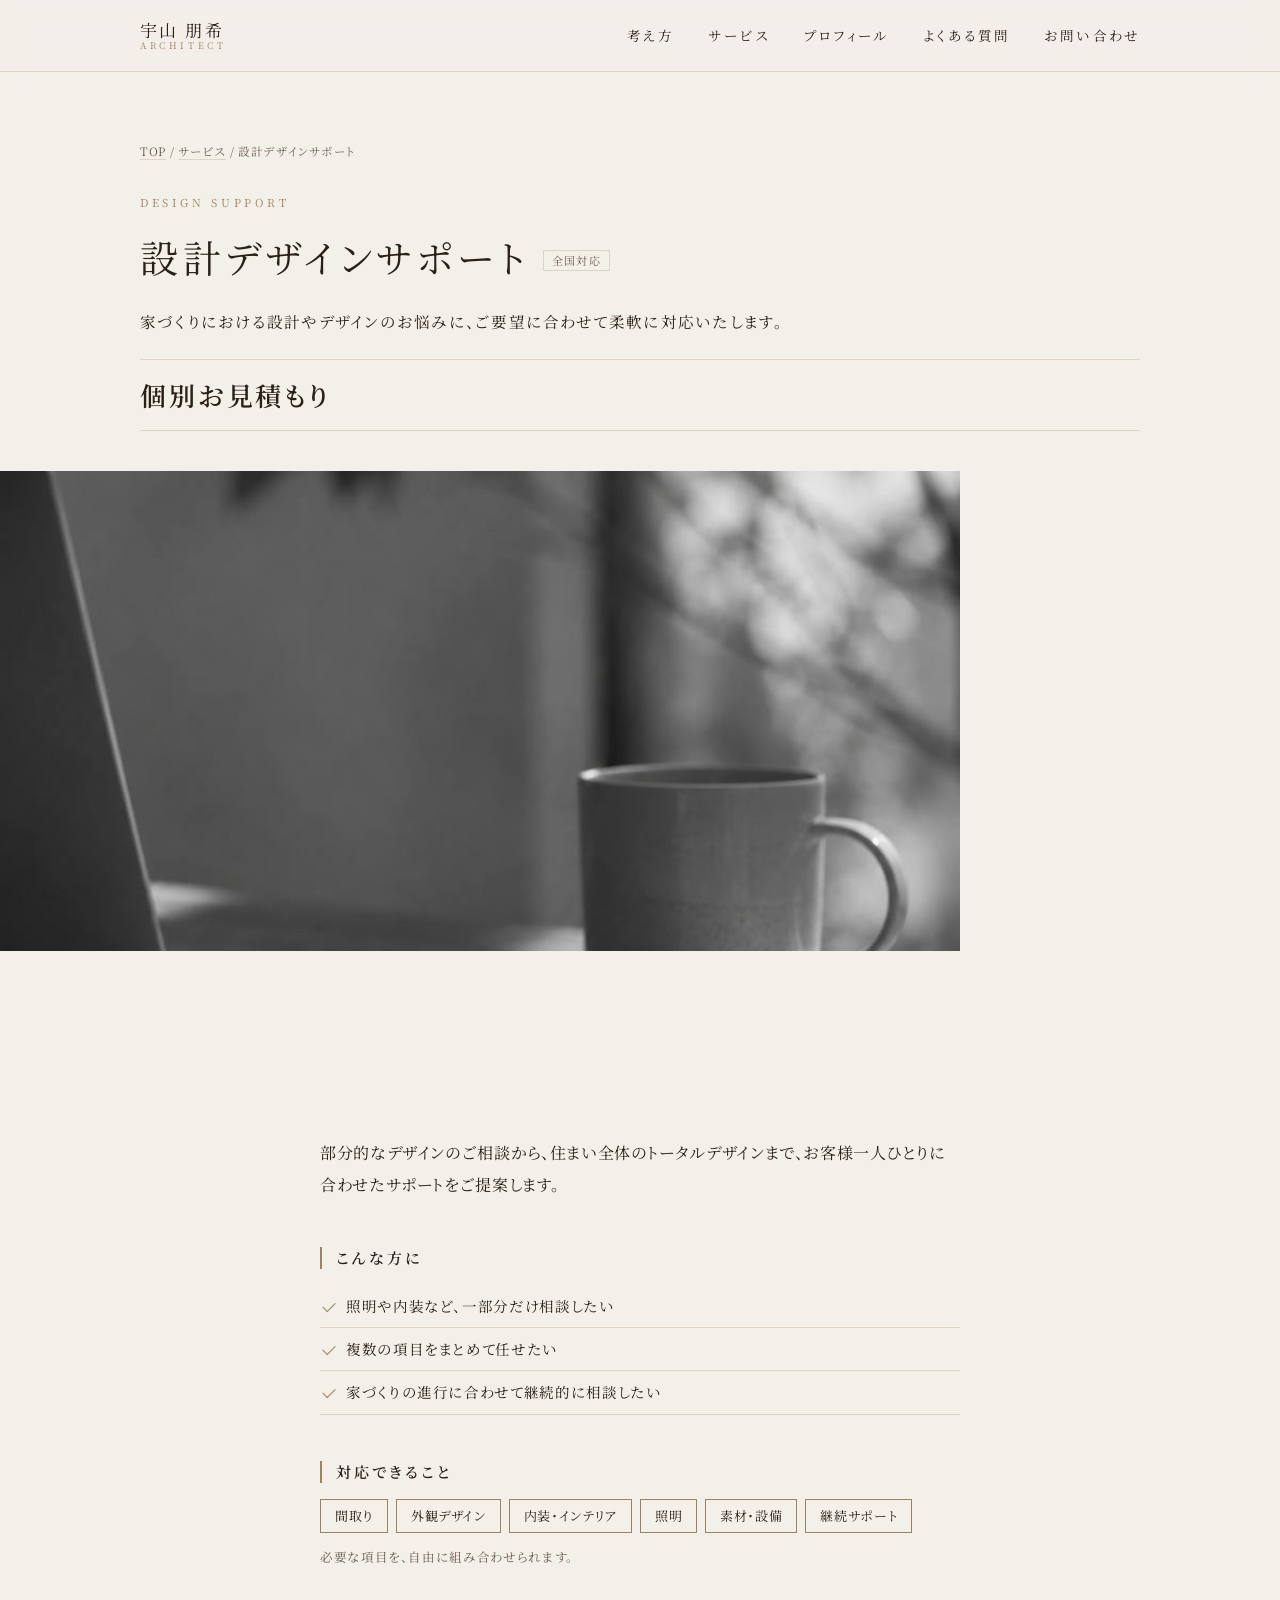
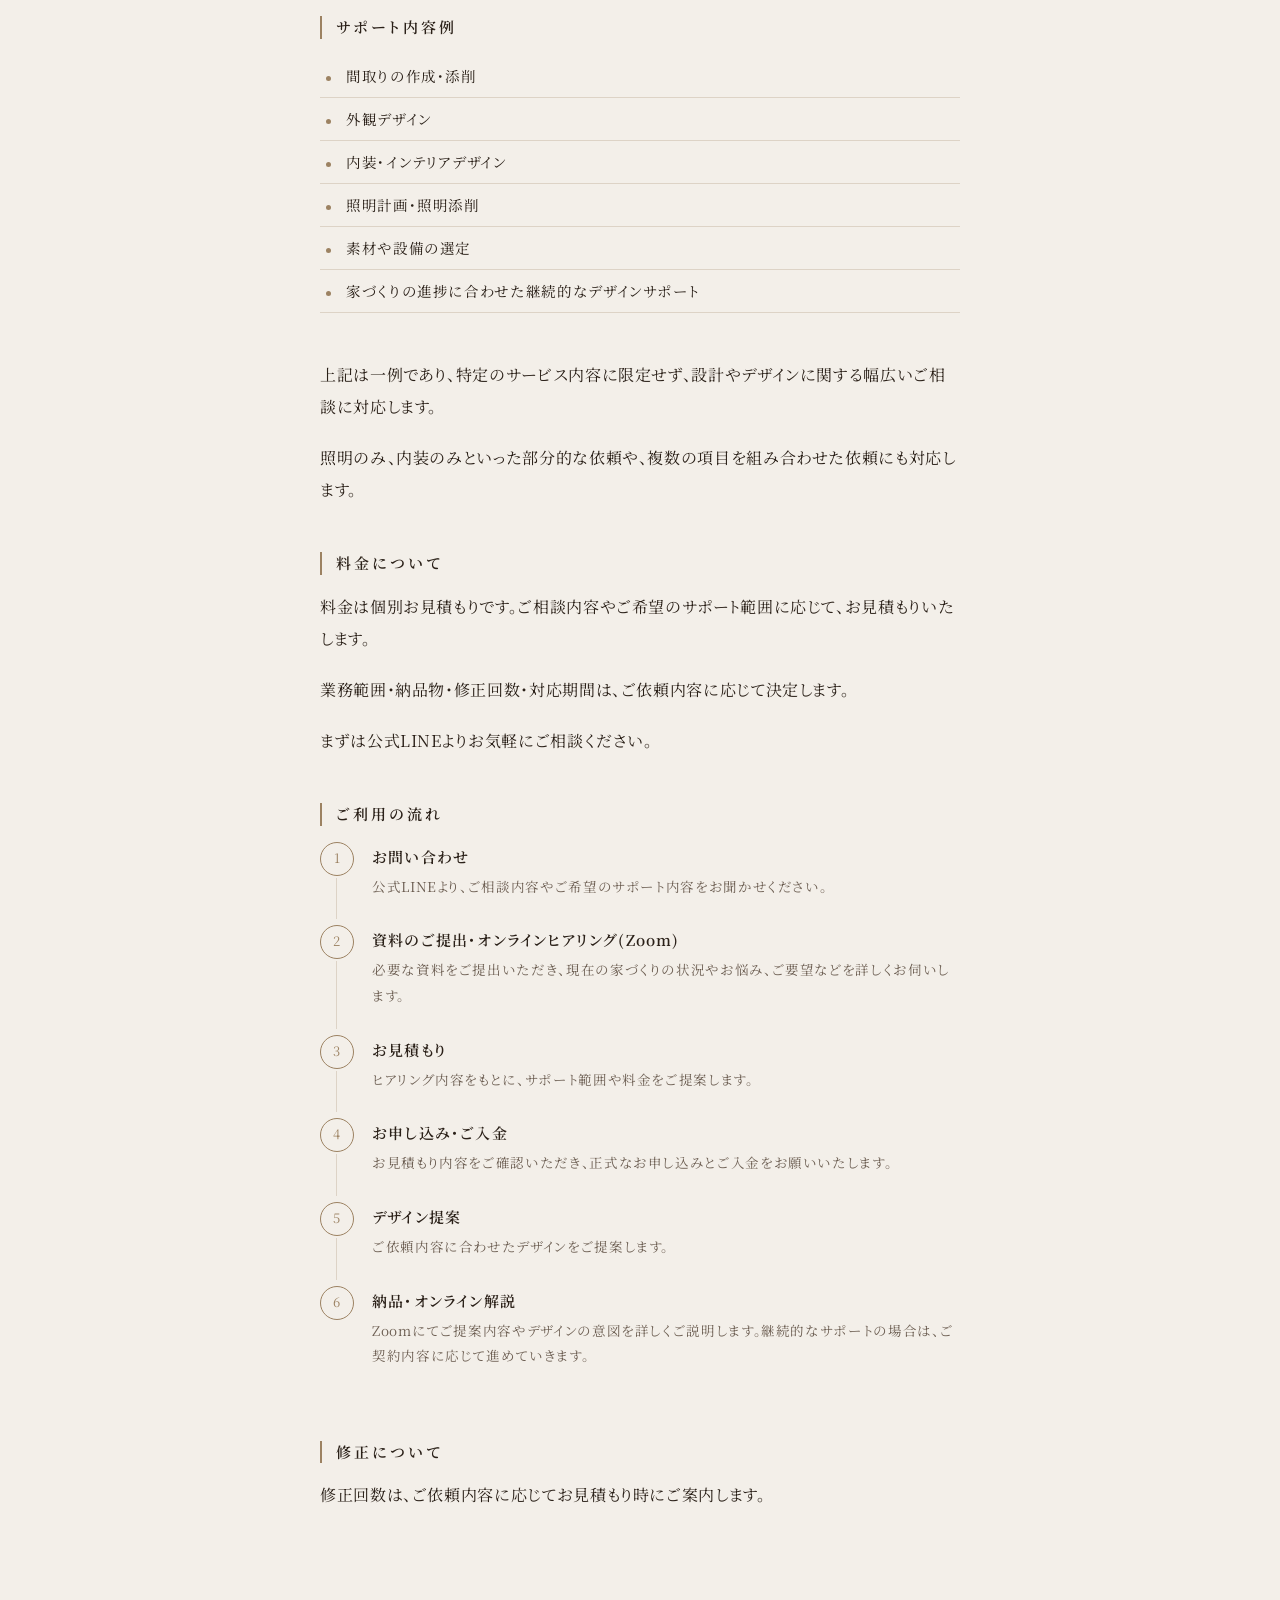
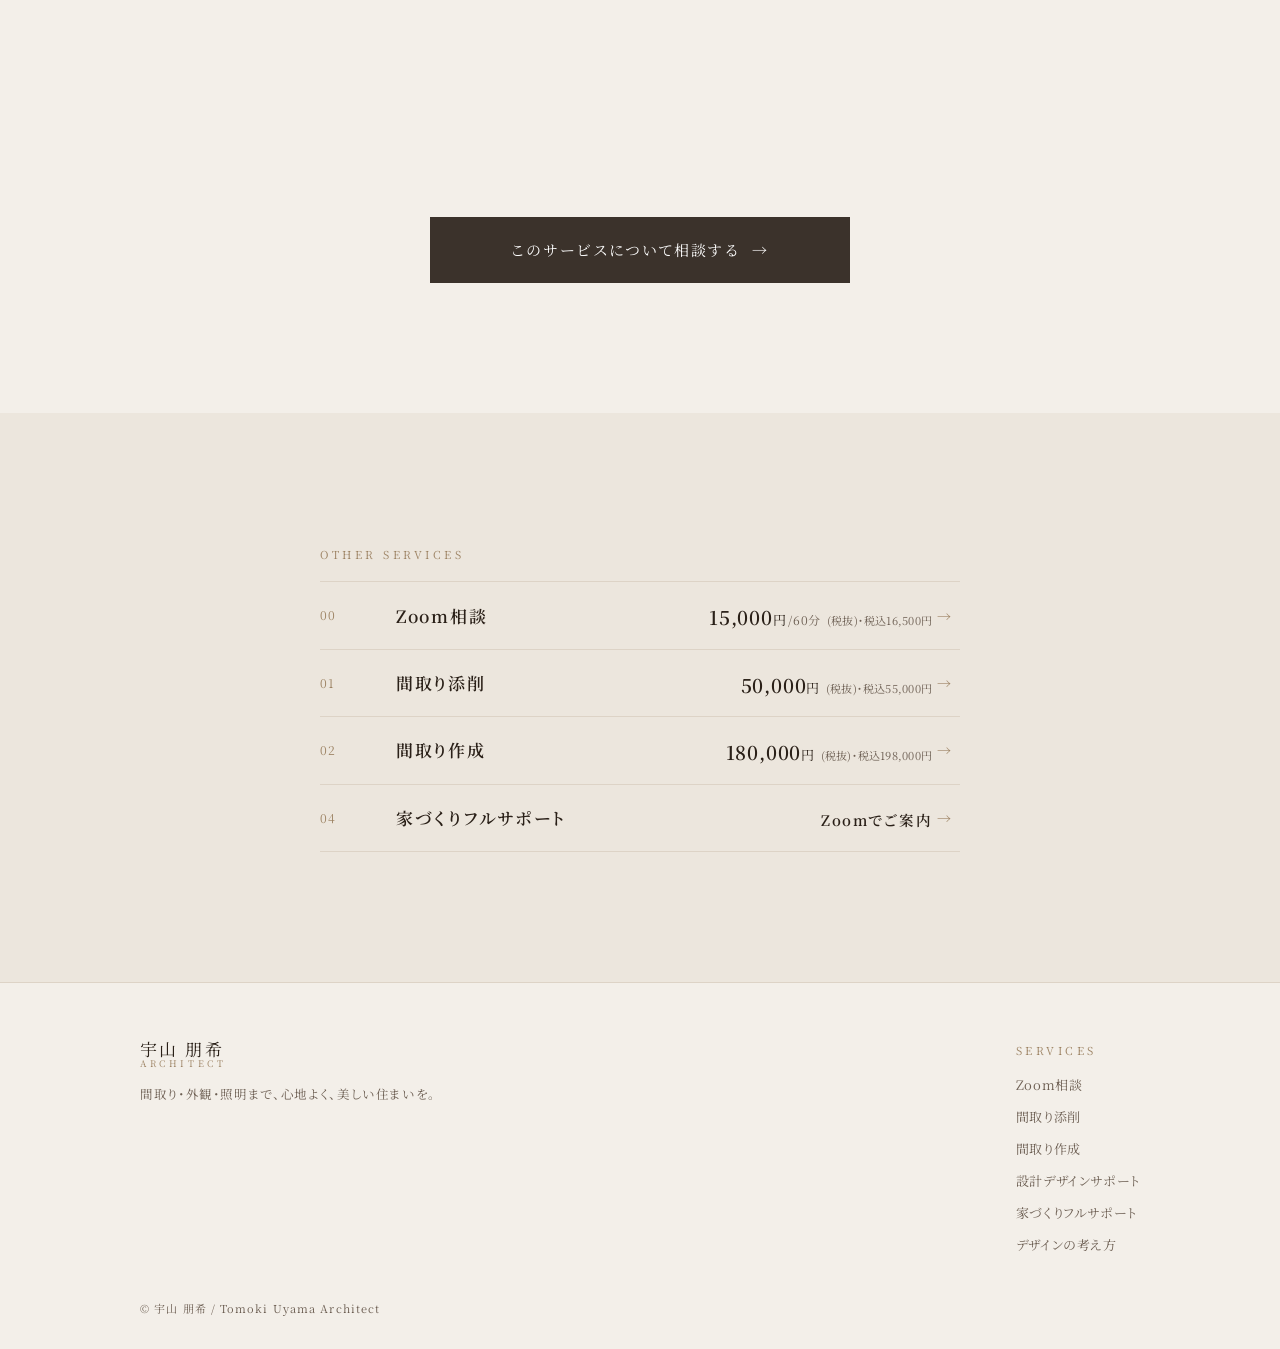
==== design-support.html @ 2c04f10c "Renew site: multi-page static layout, 5 service pages, design concept page Co-Authored-By: Claude So" ====
<!doctype html><html lang="ja"><head><meta charset="utf-8">
<meta name="viewport" content="width=device-width,initial-scale=1,viewport-fit=cover">
<title>設計デザインサポート|間取り・外観・内装・照明を建築士がオンラインで</title><meta name="description" content="間取り・外観・内装・照明・素材選定まで、必要な範囲を組み合わせて建築士がサポート。個別お見積もり、全国オンライン対応。">
<link rel="canonical" href="https://tomo-architect.com/design-support">
<meta name="theme-color" content="#f3efe9">
<meta property="og:type" content="website"><meta property="og:site_name" content="宇山朋希 建築士"><meta property="og:locale" content="ja_JP">
<meta property="og:title" content="設計デザインサポート|間取り・外観・内装・照明を建築士がオンラインで"><meta property="og:description" content="間取り・外観・内装・照明・素材選定まで、必要な範囲を組み合わせて建築士がサポート。個別お見積もり、全国オンライン対応。"><meta property="og:url" content="https://tomo-architect.com/design-support">
<meta property="og:image" content="https://tomo-architect.com/ogp.jpg"><meta name="twitter:card" content="summary_large_image">
<link rel="preconnect" href="https://fonts.googleapis.com"><link rel="preconnect" href="https://fonts.gstatic.com" crossorigin>
<link href="https://fonts.googleapis.com/css2?family=Noto+Serif+JP:wght@400;600&display=swap" rel="stylesheet">
<link rel="stylesheet" href="assets/style.css"><script type="application/ld+json">{"@context": "https://schema.org", "@type": "Service", "name": "設計デザインサポート", "description": "間取り・外観・内装・照明・素材選定まで、必要な範囲を組み合わせて建築士がサポート。個別お見積もり、全国オンライン対応。", "provider": {"@type": "ProfessionalService", "name": "宇山朋希 建築士", "url": "https://tomo-architect.com/"}, "areaServed": "JP", "url": "https://tomo-architect.com/design-support"}</script><script type="application/ld+json">{"@context": "https://schema.org", "@type": "BreadcrumbList", "itemListElement": [{"@type": "ListItem", "position": 1, "name": "TOP", "item": "https://tomo-architect.com/"}, {"@type": "ListItem", "position": 2, "name": "設計デザインサポート", "item": "https://tomo-architect.com/design-support"}]}</script></head><body><a class="skip" href="#main">本文へ</a>
<header class="hd" id="hd"><div class="wrap hdin">
<a class="logo" href="./"><span>宇山 朋希</span><small>ARCHITECT</small></a>
<nav class="pcnav" aria-label="メイン"><a href="./#concept">考え方</a><a href="./#services">サービス</a><a href="./#profile">プロフィール</a><a href="./#faq">よくある質問</a><a href="./#contact">お問い合わせ</a></nav>
<button class="mb" id="mb" aria-expanded="false" aria-controls="drawer"><span></span><span></span><em class="sr">MENU</em></button></div></header>
<div class="drawer" id="drawer" hidden><nav aria-label="メニュー"><a href="./#concept">考え方</a><a href="./#services">サービス</a><a href="./#profile">プロフィール</a><a href="./#faq">よくある質問</a><a href="./#contact">お問い合わせ</a>
<div class="dsv"><span class="en">SERVICES</span><a href="zoom-consultation">Zoom相談</a><a href="floorplan-review">間取り添削</a><a href="floorplan-design">間取り作成</a><a href="design-support">設計デザインサポート</a><a href="full-support">家づくりフルサポート</a></div></nav>
<a class="btn" href="https://lin.ee/RltCpPb" target="_blank" rel="noopener"><span>公式LINEで相談する</span><i aria-hidden="true">→</i></a></div><main id="main"><section class="phero"><div class="wrap pheroin"><nav class="bc" aria-label="パンくず"><a href="./">TOP</a> / <a href="./#services">サービス</a> / 設計デザインサポート</nav>
<p class="eyebrow">DESIGN SUPPORT</p><h1>設計デザインサポート<span class="tag">全国対応</span></h1><p class="lead">家づくりにおける設計やデザインのお悩みに、ご要望に合わせて柔軟に対応いたします。</p>
<div class="pbox"><span class="pr"><b class="t">個別お見積もり</b></span></div></div><div class="pimgf"><img src="img/s1.jpg" alt="設計デザインサポート" class="" decoding="async"></div></section><section class="sec"><div class="wrap narrow"><div class="blk"><p>部分的なデザインのご相談から、住まい全体のトータルデザインまで、お客様一人ひとりに合わせたサポートをご提案します。</p></div><div class="blk"><h3>こんな方に</h3><ul class="chk"><li>照明や内装など、一部分だけ相談したい</li><li>複数の項目をまとめて任せたい</li><li>家づくりの進行に合わせて継続的に相談したい</li></ul></div><div class="blk"><h3>対応できること</h3><div class="chips"><span>間取り</span><span>外観デザイン</span><span>内装・インテリア</span><span>照明</span><span>素材・設備</span><span>継続サポート</span></div><p class="sm">必要な項目を、自由に組み合わせられます。</p></div><div class="blk"><h3>サポート内容例</h3><ul class="dot"><li>間取りの作成・添削</li><li>外観デザイン</li><li>内装・インテリアデザイン</li><li>照明計画・照明添削</li><li>素材や設備の選定</li><li>家づくりの進捗に合わせた継続的なデザインサポート</li></ul></div><div class="blk"><p>上記は一例であり、特定のサービス内容に限定せず、設計やデザインに関する幅広いご相談に対応します。</p><p>照明のみ、内装のみといった部分的な依頼や、複数の項目を組み合わせた依頼にも対応します。</p></div><div class="blk"><h3>料金について</h3><p>料金は個別お見積もりです。ご相談内容やご希望のサポート範囲に応じて、お見積もりいたします。</p><p>業務範囲・納品物・修正回数・対応期間は、ご依頼内容に応じて決定します。</p><p>まずは公式LINEよりお気軽にご相談ください。</p></div><div class="blk"><h3>ご利用の流れ</h3><ol class="flow"><li><b>お問い合わせ</b><span>公式LINEより、ご相談内容やご希望のサポート内容をお聞かせください。</span></li><li><b>資料のご提出・オンラインヒアリング(Zoom)</b><span>必要な資料をご提出いただき、現在の家づくりの状況やお悩み、ご要望などを詳しくお伺いします。</span></li><li><b>お見積もり</b><span>ヒアリング内容をもとに、サポート範囲や料金をご提案します。</span></li><li><b>お申し込み・ご入金</b><span>お見積もり内容をご確認いただき、正式なお申し込みとご入金をお願いいたします。</span></li><li><b>デザイン提案</b><span>ご依頼内容に合わせたデザインをご提案します。</span></li><li><b>納品・オンライン解説</b><span>Zoomにてご提案内容やデザインの意図を詳しくご説明します。継続的なサポートの場合は、ご契約内容に応じて進めていきます。</span></li></ol></div><div class="blk"><h3>修正について</h3><p>修正回数は、ご依頼内容に応じてお見積もり時にご案内します。</p></div></div></section><section class="sec cta-sec"><div class="wrap narrow"><div class="cta"><a class="btn btn-w" href="https://lin.ee/RltCpPb" target="_blank" rel="noopener"><span>このサービスについて相談する</span><i aria-hidden="true">→</i></a></div></div></section><section class="sec tint"><div class="wrap narrow"><div class="others"><span class="en">OTHER SERVICES</span><div class="svl"><a class="sv" href="zoom-consultation"><span class="svn">00</span><span class="svb"><span class="svt"><b>Zoom相談</b></span><span class="pr"><b>15,000</b>円<span class="u">/60分</span><small>(税抜)・税込16,500円</small></span></span><i class="arw">→</i></a><a class="sv" href="floorplan-review"><span class="svn">01</span><span class="svb"><span class="svt"><b>間取り添削</b></span><span class="pr"><b>50,000</b>円<small>(税抜)・税込55,000円</small></span></span><i class="arw">→</i></a><a class="sv" href="floorplan-design"><span class="svn">02</span><span class="svb"><span class="svt"><b>間取り作成</b></span><span class="pr"><b>180,000</b>円<small>(税抜)・税込198,000円</small></span></span><i class="arw">→</i></a><a class="sv" href="full-support"><span class="svn">04</span><span class="svb"><span class="svt"><b>家づくりフルサポート</b></span><span class="pr"><b class="t">Zoomでご案内</b></span></span><i class="arw">→</i></a></div></div></div></section></main><footer class="ft"><div class="wrap"><div class="ftg"><div><div class="logo"><span>宇山 朋希</span><small>ARCHITECT</small></div><p class="ftp">間取り・外観・照明まで、心地よく、美しい住まいを。</p></div>
<div class="ftl"><span class="en">SERVICES</span><a href="zoom-consultation">Zoom相談</a><a href="floorplan-review">間取り添削</a><a href="floorplan-design">間取り作成</a><a href="design-support">設計デザインサポート</a><a href="full-support">家づくりフルサポート</a><a href="design">デザインの考え方</a></div></div>
<p class="copy">© 宇山 朋希 / Tomoki Uyama Architect</p></div></footer>
<div class="fab"><a href="https://lin.ee/RltCpPb" target="_blank" rel="noopener"><span>公式LINEで相談する</span></a></div>
<script>(function(){var b=document.getElementById('mb'),d=document.getElementById('drawer');if(!b)return;
function t(o){b.setAttribute('aria-expanded',o);d.hidden=!o;document.body.classList.toggle('lock',o)}
b.onclick=function(){t(b.getAttribute('aria-expanded')!=='true')};d.addEventListener('click',function(e){if(e.target.tagName==='A')t(false)});
var h=document.getElementById('hd');function s(){h.classList.toggle('on',window.scrollY>40)};s();addEventListener('scroll',s,{passive:true});})();</script></body></html>
---- assets/style.css ----
:root{--bg:#f3efe9;--w:#fff;--ink:#2a2018;--sub:#6c5e52;--acc:#9c8262;--line:#ddd3c6;--cta:#3b322b;--tint:#ece6dd;--serif:"Noto Serif JP","Hiragino Mincho ProN","Yu Mincho",serif}
@media(prefers-color-scheme:dark){:root{--bg:#1b1612;--w:#241d17;--ink:#eee5d9;--sub:#b5a696;--acc:#c2a883;--line:#3d3328;--cta:#5b4e43;--tint:#221b15}}
*{box-sizing:border-box;margin:0;padding:0}
html{scroll-behavior:smooth;scroll-padding-top:64px;-webkit-text-size-adjust:100%}
body{background:var(--bg);color:var(--ink);font-family:var(--serif);font-size:15.5px;line-height:2;letter-spacing:.04em;padding-bottom:76px;font-feature-settings:"palt"}
body.lock{overflow:hidden}
img{display:block;width:100%;height:100%;object-fit:cover}
a{color:inherit;text-decoration:none}
ul,ol{list-style:none}
.wrap{width:100%;max-width:1080px;margin:0 auto;padding:0 24px}
.narrow{max-width:720px}
.sr{position:absolute;width:1px;height:1px;overflow:hidden;clip:rect(0 0 0 0)}
.skip{position:absolute;left:-999px}.skip:focus{left:8px;top:8px;background:var(--w);padding:8px;z-index:99}
.en{display:block;font-size:11px;letter-spacing:.32em;color:var(--acc);font-weight:400}
/* header */
.hd{position:fixed;top:0;left:0;right:0;z-index:50;height:60px;transition:background .3s,border-color .3s;border-bottom:1px solid transparent}
.hd.on,.hd:not(.hd-home){background:color-mix(in srgb,var(--bg) 94%,transparent);backdrop-filter:blur(8px);border-color:var(--line)}
.hdin{display:flex;align-items:center;justify-content:space-between;height:60px}
.logo{display:flex;flex-direction:column;line-height:1.2}.logo span{font-size:17px;letter-spacing:.14em}.logo small{font-size:9px;letter-spacing:.4em;color:var(--acc)}
.hd-home:not(.on) .logo,.hd-home:not(.on) .pcnav a{color:#fff}.hd-home:not(.on) .logo small{color:#e6d8c3}
.hd-home:not(.on) .mb span{background:#fff}
.pcnav{display:none}
.mb{width:44px;height:44px;border:0;background:none;position:relative;cursor:pointer}
.mb span{position:absolute;left:10px;right:10px;height:1px;background:var(--ink);transition:.3s}.mb span:first-child{top:19px}.mb span:nth-child(2){top:26px}
.mb[aria-expanded=true] span{background:var(--ink)!important}.mb[aria-expanded=true] span:first-child{top:22px;transform:rotate(25deg)}.mb[aria-expanded=true] span:nth-child(2){top:22px;transform:rotate(-25deg)}
.drawer{position:fixed;inset:0;z-index:45;background:var(--bg);padding:84px 28px 28px;overflow:auto}
.drawer[hidden]{display:none}
.drawer nav>a{display:block;padding:14px 0;border-bottom:1px solid var(--line);font-size:17px;letter-spacing:.12em}
.dsv{padding:22px 0 8px}.dsv a{display:block;padding:8px 0;font-size:14px;color:var(--sub)}
.drawer .btn{margin-top:20px}
/* buttons */
.btn{display:flex;align-items:center;justify-content:center;gap:12px;background:var(--cta);color:#fff;padding:17px 28px;font-size:15px;letter-spacing:.14em;border:1px solid var(--cta);transition:.25s;max-width:360px;width:100%}
.btn i{font-style:normal;transition:transform .25s}.btn:hover i{transform:translateX(4px)}
.btn-w{background:#fff;color:#2a2018;border-color:#fff}
.sec .btn-w,.cta .btn-w{background:var(--cta);color:#fff;border-color:var(--cta)}
.fab{position:fixed;left:0;right:0;bottom:0;z-index:40;padding:10px 16px calc(10px + env(safe-area-inset-bottom));background:linear-gradient(transparent,color-mix(in srgb,var(--bg) 90%,transparent) 40%)}
.fab a{display:block;max-width:480px;margin:0 auto;background:var(--cta);color:#fff;text-align:center;padding:14px;font-size:14px;letter-spacing:.16em;box-shadow:0 6px 20px rgba(42,32,24,.22)}
/* hero */
.hero{position:relative;min-height:100svh;display:flex;align-items:flex-end;color:#fff;overflow:hidden}
.heroimg{position:absolute;inset:0}.heroimg:after{content:"";position:absolute;inset:0;background:linear-gradient(180deg,rgba(25,18,12,.35) 0%,rgba(25,18,12,.12) 35%,rgba(25,18,12,.72) 100%)}
.heroin{position:relative;padding-bottom:84px}
.eyebrow{font-size:11px;letter-spacing:.34em;color:var(--acc);margin-bottom:14px}
.hero .eyebrow{color:#eadcc6}
.hero h1{font-weight:400;font-size:clamp(30px,8.4vw,52px);line-height:1.6;letter-spacing:.1em;margin-bottom:20px}
.herosub{font-size:14.5px;line-height:2.1;margin-bottom:34px;color:#f3ebe0}
.herolink{display:block;margin-top:22px;font-size:12px;letter-spacing:.22em;color:#eadcc6}
/* sections */
.sec{padding:84px 0}.tint{background:var(--tint)}
.sh{margin-bottom:40px}.sh h2,.contact h2{font-weight:400;font-size:24px;letter-spacing:.14em;line-height:1.7;margin-top:6px}
.lead{font-size:18px;line-height:2;letter-spacing:.08em;margin-bottom:22px}
.sec p+p{margin-top:1.2em}
.cg,.pg{display:grid;gap:32px}
.cimg,.pimg{aspect-ratio:4/5;overflow:hidden}.pimg{aspect-ratio:3/4}.pimg img{object-position:center 20%}
.more{display:inline-block;margin-top:28px;font-size:14px;letter-spacing:.14em;border-bottom:1px solid var(--acc);padding-bottom:4px}
.more i{font-style:normal;margin-left:6px}
.name{font-size:22px;letter-spacing:.2em;margin-bottom:12px}.name small{font-size:12px;color:var(--acc);margin-left:14px;letter-spacing:.3em}
/* service list (top) */
.intro{font-size:14px;color:var(--sub);margin-bottom:26px}
.svl{border-top:1px solid var(--line)}
.sv{position:relative;display:grid;grid-template-columns:28px 1fr 84px;gap:0 14px;align-items:center;padding:20px 28px 20px 0;border-bottom:1px solid var(--line);transition:background .25s}
.sv:hover{background:color-mix(in srgb,var(--w) 55%,transparent)}
.svn{font-size:12px;color:var(--acc);letter-spacing:.1em;align-self:start;padding-top:5px}
.svb{display:flex;flex-direction:column;gap:3px;min-width:0}
.svt{display:flex;align-items:center;flex-wrap:wrap;gap:4px 10px}.svt b{font-weight:600;font-size:17px;letter-spacing:.1em}
.svd{font-size:12.5px;line-height:1.75;color:var(--sub);letter-spacing:.03em}
.tag{display:inline-block;font-size:10.5px;letter-spacing:.12em;border:1px solid var(--line);color:var(--sub);padding:0 8px;line-height:1.7;font-weight:400;vertical-align:middle}
.tag.loc{border-color:var(--acc);color:var(--acc)}
.pr{font-size:13px;margin-top:4px;line-height:1.6}.pr b{font-size:19px;font-weight:600;letter-spacing:.04em}.pr b.t{font-size:14.5px;letter-spacing:.1em}.pr .u{font-size:12px;color:var(--sub);margin-left:2px}
.pr small{display:inline-block;font-size:11px;color:var(--sub);margin-left:6px;letter-spacing:.02em}
.svi{width:84px;height:84px;overflow:hidden;grid-column:3;grid-row:1}
.arw{position:absolute;right:2px;top:50%;transform:translateY(-50%);font-style:normal;color:var(--acc);font-size:14px}
.sv-z{background:color-mix(in srgb,var(--w) 70%,transparent);margin:0 -24px;padding-left:24px;padding-right:48px;border-top:0}.sv-z .arw{right:22px}
.sv-z .svn{color:var(--acc)}
.others .sv{grid-template-columns:28px 1fr}.others .sv:not(:has(.svi)){padding:16px 28px 16px 0}
.svnote{font-size:12px;color:var(--sub);line-height:1.9;margin-top:18px}
/* faq */
.faq details{border-bottom:1px solid var(--line)}.faq details:first-child{border-top:1px solid var(--line)}
.faq summary{list-style:none;cursor:pointer;padding:20px 36px 20px 0;position:relative;font-size:15px;line-height:1.8}.faq summary::-webkit-details-marker{display:none}
.faq summary:after{content:"+";position:absolute;right:4px;top:18px;color:var(--acc);font-size:20px;font-weight:400}.faq details[open] summary:after{content:"−"}
.faq details p{padding:0 0 22px;font-size:14px;color:var(--sub);line-height:2}
.notice{margin-top:44px;font-size:12.5px;color:var(--sub);line-height:1.9}.notice b{display:block;font-weight:600;color:var(--ink);margin-bottom:8px;letter-spacing:.14em;font-size:13px}
.notice li{padding-left:1em;text-indent:-1em}.notice li:before{content:"・"}.notice .notes{margin-top:14px}
/* contact */
.contact{position:relative;color:#fff;text-align:center;overflow:hidden;padding:110px 0}
.cbg{position:absolute;inset:0}.cbg:after{content:"";position:absolute;inset:0;background:rgba(32,24,17,.66)}
.cin{position:relative}.contact .en{color:#eadcc6}.contact p{margin:18px 0 32px;font-size:14.5px}.contact .btn{margin:0 auto}.contact small{display:block;margin-top:16px;font-size:11.5px;color:#e6d8c3}
/* footer */
.ft{padding:56px 0 30px;border-top:1px solid var(--line)}
.ftg{display:grid;gap:30px}.ftp{font-size:12.5px;color:var(--sub);margin-top:12px}
.ftl a{display:block;font-size:13px;color:var(--sub);padding:3px 0}.ftl .en{margin-bottom:8px}
.copy{margin-top:36px;font-size:11px;color:var(--sub);letter-spacing:.1em}
/* sub pages */
.phero{padding:92px 0 40px}
.bc{font-size:11.5px;color:var(--sub);margin-bottom:28px;letter-spacing:.06em}.bc a{border-bottom:1px solid var(--line)}
.phero h1{font-weight:400;font-size:27px;letter-spacing:.12em;line-height:1.6;margin-bottom:18px}.phero h1 .tag{margin-left:12px;font-size:11px;top:-3px;position:relative}
.phero .lead{font-size:15.5px;margin-bottom:22px}
.pbox{border-top:1px solid var(--line);border-bottom:1px solid var(--line);padding:14px 0;margin-bottom:8px}.pbox .pr{margin:0}.pbox .pr b{font-size:26px}
.pimgf{aspect-ratio:4/3;max-height:480px;overflow:hidden;margin-top:28px}
.blk{margin-bottom:46px}.blk h3{font-weight:600;font-size:15px;letter-spacing:.2em;margin-bottom:16px;padding-left:14px;border-left:2px solid var(--acc);line-height:1.5}
.chk li,.dot li{position:relative;padding:8px 0 8px 26px;border-bottom:1px solid var(--line);line-height:1.8;font-size:14.5px}
.chk li:before{content:"";position:absolute;left:3px;top:17px;width:11px;height:6px;border-left:1px solid var(--acc);border-bottom:1px solid var(--acc);transform:rotate(-45deg)}
.dot li:before{content:"";position:absolute;left:6px;top:21px;width:5px;height:5px;border-radius:50%;background:var(--acc)}
.chips{display:flex;flex-wrap:wrap;gap:8px}.chips span{border:1px solid var(--acc);padding:3px 14px;font-size:13px;color:var(--ink)}
.sm{font-size:12.5px;color:var(--sub);margin-top:12px}
.credit{background:var(--w);border:1px solid var(--line);padding:22px 22px 20px;margin:-10px 0 46px}.credit b{display:block;font-size:13.5px;letter-spacing:.16em;color:var(--acc);margin-bottom:8px;font-weight:600}.credit p{font-size:14px;line-height:1.95}.credit .sm{margin-top:8px}
.flow{counter-reset:s}.flow li{position:relative;padding:0 0 26px 52px;counter-increment:s}
.flow li:before{content:counter(s);position:absolute;left:0;top:0;width:32px;height:32px;border:1px solid var(--acc);border-radius:50%;text-align:center;line-height:30px;font-size:13px;color:var(--acc)}
.flow li:not(:last-child):after{content:"";position:absolute;left:16px;top:36px;bottom:6px;width:1px;background:var(--line)}
.flow b{display:block;font-weight:600;font-size:15px;margin-bottom:2px;letter-spacing:.08em}.flow span{font-size:13.5px;color:var(--sub);line-height:1.9;display:block}
.cta-sec{padding:20px 0 70px}.cta{display:flex;justify-content:center}.cta .btn{max-width:420px}
.others .en{margin-bottom:16px}
/* design page */
.phero p:not(.eyebrow):not(.lead){font-size:14.5px;color:var(--sub)}
.theme{display:grid;gap:22px;padding:44px 0;border-top:1px solid var(--line)}
.tim{display:grid;gap:8px}.tim.n2{grid-template-columns:1fr 1fr}.tim img{aspect-ratio:3/4}.tim.n1 img{aspect-ratio:4/5}
.tn{font-size:12px;letter-spacing:.3em;color:var(--acc)}.theme h3{font-weight:400;font-size:21px;letter-spacing:.14em;margin:2px 0 14px}.theme .tx p{font-size:14.5px}
/* tablet / pc */
@media(min-width:760px){
body{font-size:16px;padding-bottom:0}.fab{display:none}
.wrap{padding:0 40px}.hdin{height:72px}.hd{height:72px}
.mb{display:none}.pcnav{display:flex;gap:34px}.pcnav a{font-size:13.5px;letter-spacing:.16em;padding:6px 0;border-bottom:1px solid transparent}.pcnav a:hover{border-color:var(--acc)}
.hero{min-height:min(100svh,860px)}.heroin{padding-bottom:110px}.hero h1{font-size:54px}.herosub{font-size:16px}
.sec{padding:130px 0}.sh{margin-bottom:56px}.sh h2,.contact h2{font-size:30px}
.cg{grid-template-columns:5fr 6fr;gap:80px;align-items:center}.pg{grid-template-columns:5fr 6fr;gap:80px;align-items:start}
.sv{grid-template-columns:48px 1fr auto 120px;gap:0 28px;padding:26px 40px 26px 0}
.svb{display:grid;grid-template-columns:1fr auto;gap:2px 28px;align-items:center}.svt{grid-column:1}.svd{grid-column:1;font-size:13.5px}.svb .pr{grid-column:2;grid-row:1/3;text-align:right}
.svi{grid-column:4;width:120px;height:80px}.sv-z{margin:0 -24px;padding-left:24px}.arw{right:8px}.sv-z .arw{right:30px}
.sv-z{padding-right:60px}
.others .sv{grid-template-columns:48px 1fr}.others .svb{display:flex;flex-direction:row;justify-content:space-between;align-items:center}
.phero{padding:140px 0 56px}.phero h1{font-size:38px}.pimgf{aspect-ratio:16/8;margin-top:40px}
.ftg{grid-template-columns:1fr 1fr}.ftl{justify-self:end}
.theme{grid-template-columns:1fr 1fr;gap:70px;align-items:center;padding:72px 0}.theme:nth-child(even) .tim{order:2}
.tim.n2 img{aspect-ratio:3/4}
}
@media(prefers-reduced-motion:reduce){*{transition:none!important;scroll-behavior:auto!important}}
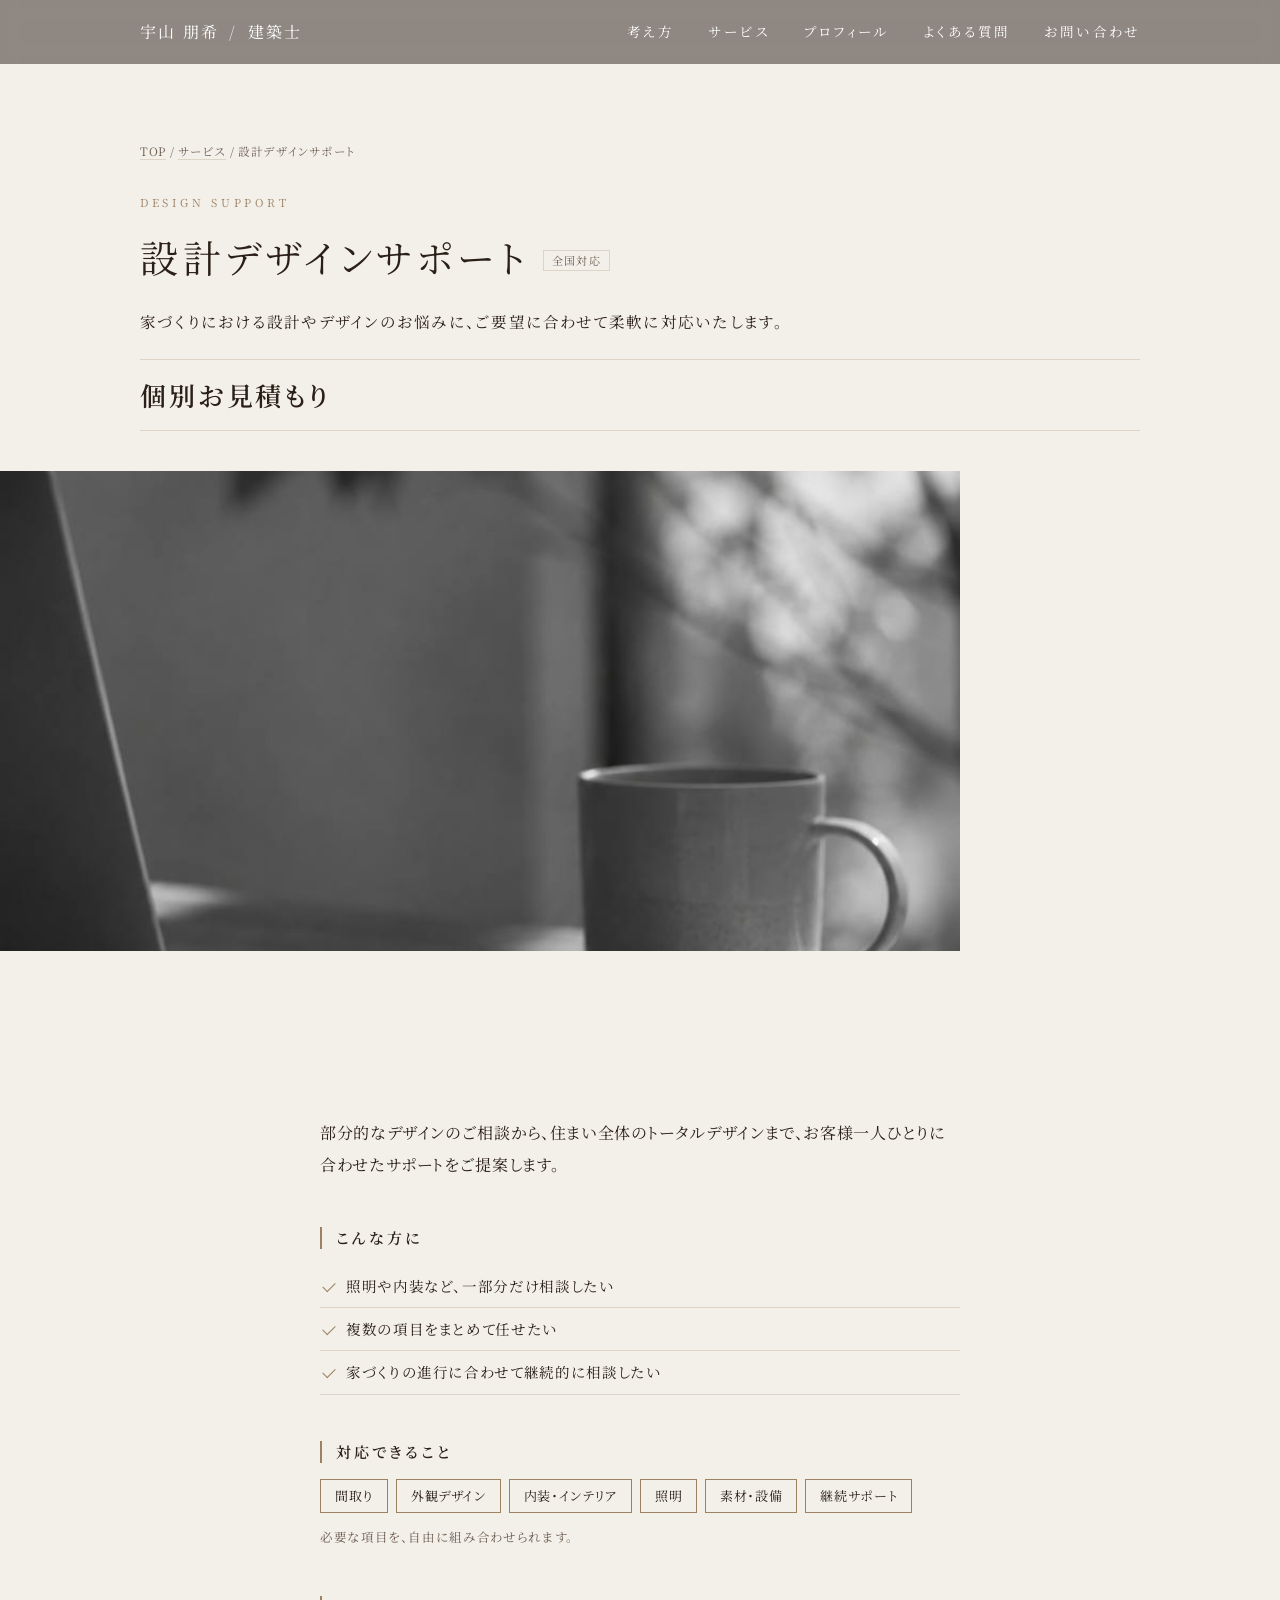
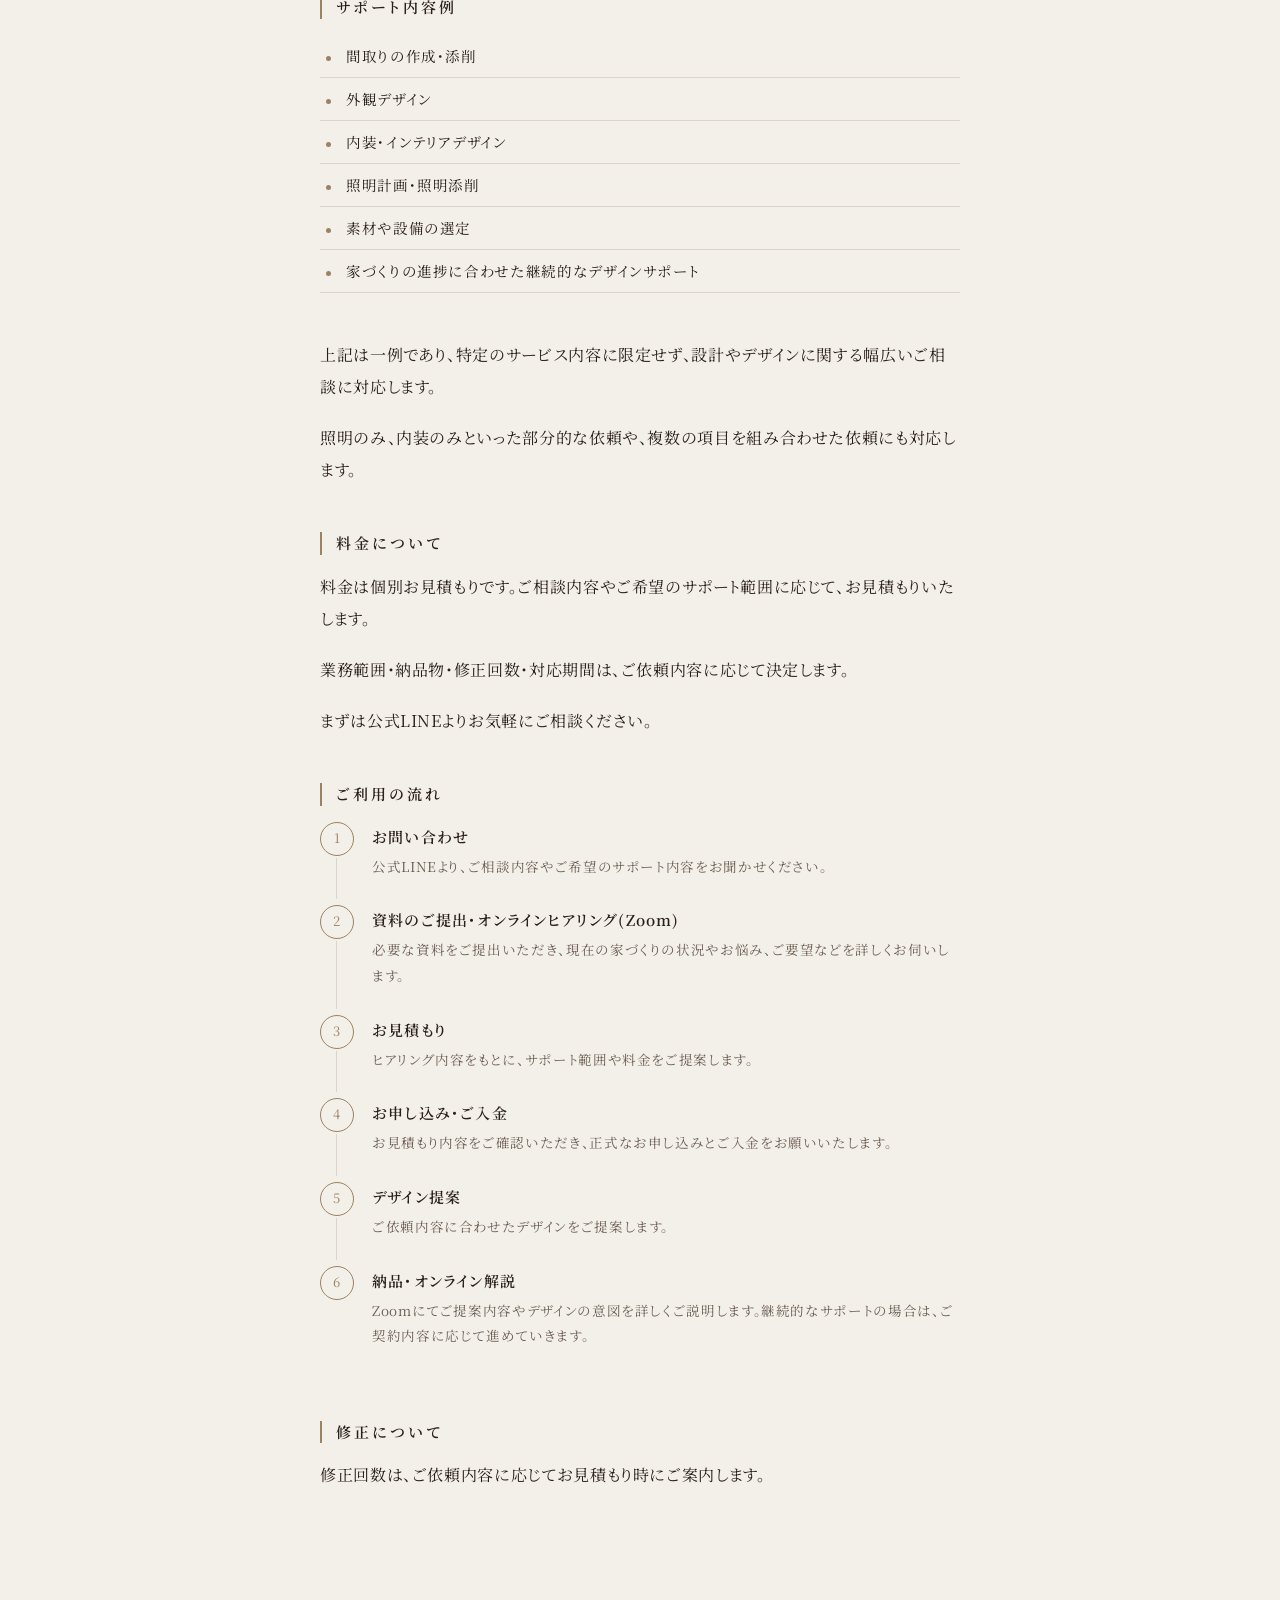
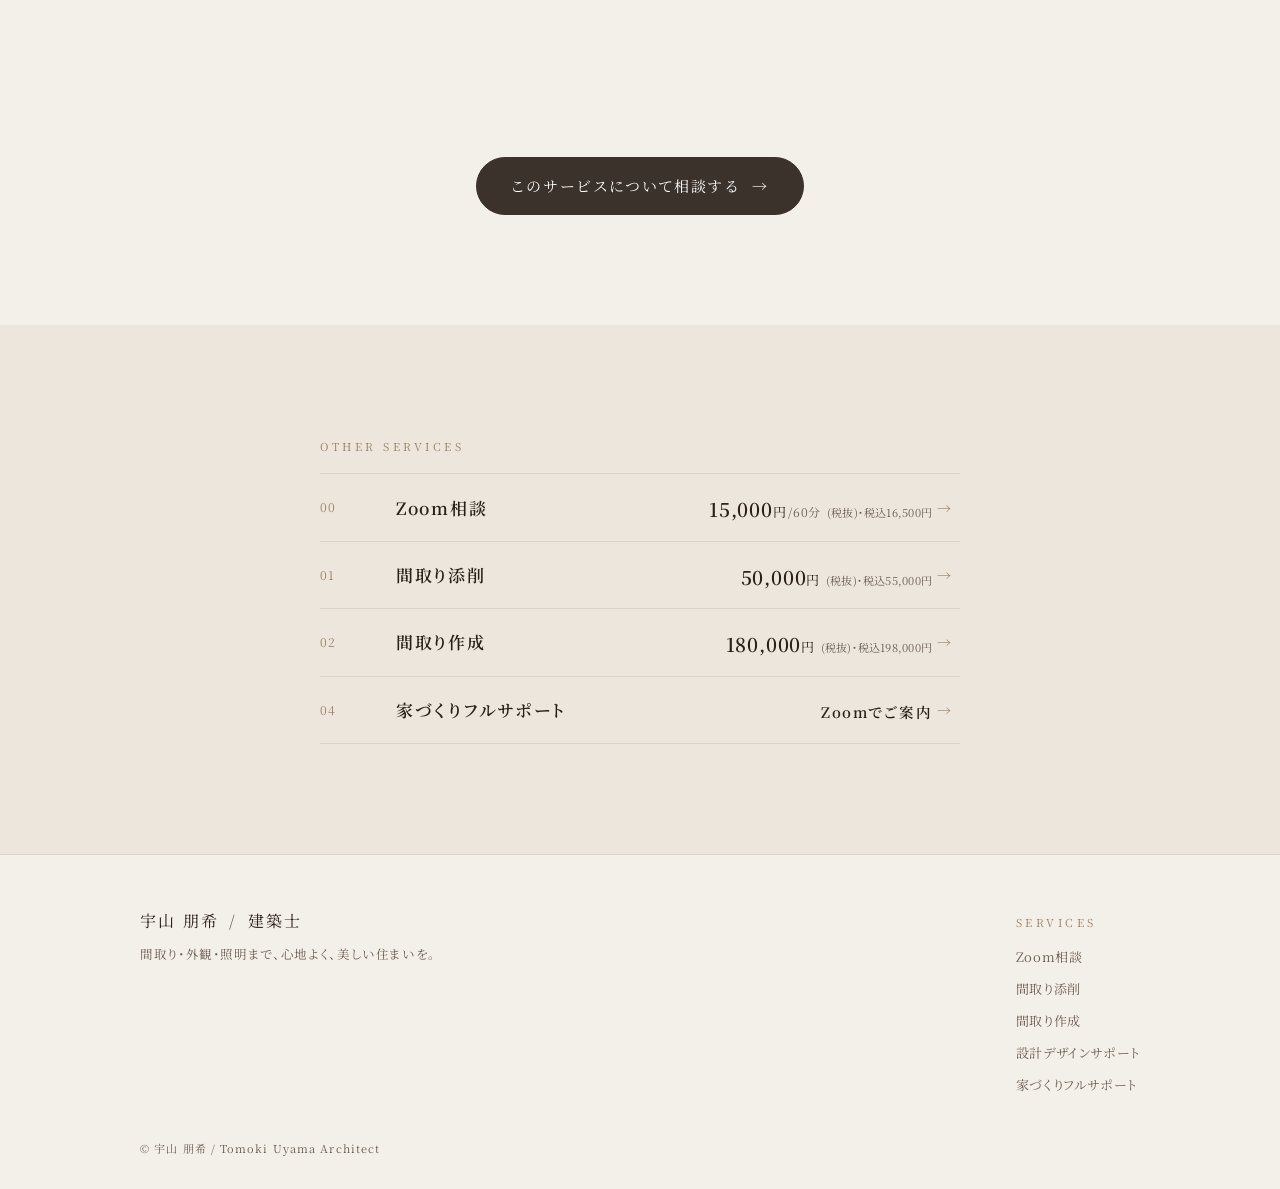
==== commit 9232e0c9: "Align renewal with previous look: photo service cards, pill buttons, EN/JA headings; drop design con" ====
--- a/design-support.html
+++ b/design-support.html
@@ -10,15 +10,15 @@
 <link href="https://fonts.googleapis.com/css2?family=Noto+Serif+JP:wght@400;600&display=swap" rel="stylesheet">
 <link rel="stylesheet" href="assets/style.css"><script type="application/ld+json">{"@context": "https://schema.org", "@type": "Service", "name": "設計デザインサポート", "description": "間取り・外観・内装・照明・素材選定まで、必要な範囲を組み合わせて建築士がサポート。個別お見積もり、全国オンライン対応。", "provider": {"@type": "ProfessionalService", "name": "宇山朋希 建築士", "url": "https://tomo-architect.com/"}, "areaServed": "JP", "url": "https://tomo-architect.com/design-support"}</script><script type="application/ld+json">{"@context": "https://schema.org", "@type": "BreadcrumbList", "itemListElement": [{"@type": "ListItem", "position": 1, "name": "TOP", "item": "https://tomo-architect.com/"}, {"@type": "ListItem", "position": 2, "name": "設計デザインサポート", "item": "https://tomo-architect.com/design-support"}]}</script></head><body><a class="skip" href="#main">本文へ</a>
 <header class="hd" id="hd"><div class="wrap hdin">
-<a class="logo" href="./"><span>宇山 朋希</span><small>ARCHITECT</small></a>
+<a class="logo" href="./"><span>宇山 朋希 <i>/</i> 建築士</span></a>
 <nav class="pcnav" aria-label="メイン"><a href="./#concept">考え方</a><a href="./#services">サービス</a><a href="./#profile">プロフィール</a><a href="./#faq">よくある質問</a><a href="./#contact">お問い合わせ</a></nav>
-<button class="mb" id="mb" aria-expanded="false" aria-controls="drawer"><span></span><span></span><em class="sr">MENU</em></button></div></header>
+<button class="mb" id="mb" aria-expanded="false" aria-controls="drawer"><b>MENU</b></button></div></header>
 <div class="drawer" id="drawer" hidden><nav aria-label="メニュー"><a href="./#concept">考え方</a><a href="./#services">サービス</a><a href="./#profile">プロフィール</a><a href="./#faq">よくある質問</a><a href="./#contact">お問い合わせ</a>
 <div class="dsv"><span class="en">SERVICES</span><a href="zoom-consultation">Zoom相談</a><a href="floorplan-review">間取り添削</a><a href="floorplan-design">間取り作成</a><a href="design-support">設計デザインサポート</a><a href="full-support">家づくりフルサポート</a></div></nav>
 <a class="btn" href="https://lin.ee/RltCpPb" target="_blank" rel="noopener"><span>公式LINEで相談する</span><i aria-hidden="true">→</i></a></div><main id="main"><section class="phero"><div class="wrap pheroin"><nav class="bc" aria-label="パンくず"><a href="./">TOP</a> / <a href="./#services">サービス</a> / 設計デザインサポート</nav>
 <p class="eyebrow">DESIGN SUPPORT</p><h1>設計デザインサポート<span class="tag">全国対応</span></h1><p class="lead">家づくりにおける設計やデザインのお悩みに、ご要望に合わせて柔軟に対応いたします。</p>
-<div class="pbox"><span class="pr"><b class="t">個別お見積もり</b></span></div></div><div class="pimgf"><img src="img/s1.jpg" alt="設計デザインサポート" class="" decoding="async"></div></section><section class="sec"><div class="wrap narrow"><div class="blk"><p>部分的なデザインのご相談から、住まい全体のトータルデザインまで、お客様一人ひとりに合わせたサポートをご提案します。</p></div><div class="blk"><h3>こんな方に</h3><ul class="chk"><li>照明や内装など、一部分だけ相談したい</li><li>複数の項目をまとめて任せたい</li><li>家づくりの進行に合わせて継続的に相談したい</li></ul></div><div class="blk"><h3>対応できること</h3><div class="chips"><span>間取り</span><span>外観デザイン</span><span>内装・インテリア</span><span>照明</span><span>素材・設備</span><span>継続サポート</span></div><p class="sm">必要な項目を、自由に組み合わせられます。</p></div><div class="blk"><h3>サポート内容例</h3><ul class="dot"><li>間取りの作成・添削</li><li>外観デザイン</li><li>内装・インテリアデザイン</li><li>照明計画・照明添削</li><li>素材や設備の選定</li><li>家づくりの進捗に合わせた継続的なデザインサポート</li></ul></div><div class="blk"><p>上記は一例であり、特定のサービス内容に限定せず、設計やデザインに関する幅広いご相談に対応します。</p><p>照明のみ、内装のみといった部分的な依頼や、複数の項目を組み合わせた依頼にも対応します。</p></div><div class="blk"><h3>料金について</h3><p>料金は個別お見積もりです。ご相談内容やご希望のサポート範囲に応じて、お見積もりいたします。</p><p>業務範囲・納品物・修正回数・対応期間は、ご依頼内容に応じて決定します。</p><p>まずは公式LINEよりお気軽にご相談ください。</p></div><div class="blk"><h3>ご利用の流れ</h3><ol class="flow"><li><b>お問い合わせ</b><span>公式LINEより、ご相談内容やご希望のサポート内容をお聞かせください。</span></li><li><b>資料のご提出・オンラインヒアリング(Zoom)</b><span>必要な資料をご提出いただき、現在の家づくりの状況やお悩み、ご要望などを詳しくお伺いします。</span></li><li><b>お見積もり</b><span>ヒアリング内容をもとに、サポート範囲や料金をご提案します。</span></li><li><b>お申し込み・ご入金</b><span>お見積もり内容をご確認いただき、正式なお申し込みとご入金をお願いいたします。</span></li><li><b>デザイン提案</b><span>ご依頼内容に合わせたデザインをご提案します。</span></li><li><b>納品・オンライン解説</b><span>Zoomにてご提案内容やデザインの意図を詳しくご説明します。継続的なサポートの場合は、ご契約内容に応じて進めていきます。</span></li></ol></div><div class="blk"><h3>修正について</h3><p>修正回数は、ご依頼内容に応じてお見積もり時にご案内します。</p></div></div></section><section class="sec cta-sec"><div class="wrap narrow"><div class="cta"><a class="btn btn-w" href="https://lin.ee/RltCpPb" target="_blank" rel="noopener"><span>このサービスについて相談する</span><i aria-hidden="true">→</i></a></div></div></section><section class="sec tint"><div class="wrap narrow"><div class="others"><span class="en">OTHER SERVICES</span><div class="svl"><a class="sv" href="zoom-consultation"><span class="svn">00</span><span class="svb"><span class="svt"><b>Zoom相談</b></span><span class="pr"><b>15,000</b>円<span class="u">/60分</span><small>(税抜)・税込16,500円</small></span></span><i class="arw">→</i></a><a class="sv" href="floorplan-review"><span class="svn">01</span><span class="svb"><span class="svt"><b>間取り添削</b></span><span class="pr"><b>50,000</b>円<small>(税抜)・税込55,000円</small></span></span><i class="arw">→</i></a><a class="sv" href="floorplan-design"><span class="svn">02</span><span class="svb"><span class="svt"><b>間取り作成</b></span><span class="pr"><b>180,000</b>円<small>(税抜)・税込198,000円</small></span></span><i class="arw">→</i></a><a class="sv" href="full-support"><span class="svn">04</span><span class="svb"><span class="svt"><b>家づくりフルサポート</b></span><span class="pr"><b class="t">Zoomでご案内</b></span></span><i class="arw">→</i></a></div></div></div></section></main><footer class="ft"><div class="wrap"><div class="ftg"><div><div class="logo"><span>宇山 朋希</span><small>ARCHITECT</small></div><p class="ftp">間取り・外観・照明まで、心地よく、美しい住まいを。</p></div>
-<div class="ftl"><span class="en">SERVICES</span><a href="zoom-consultation">Zoom相談</a><a href="floorplan-review">間取り添削</a><a href="floorplan-design">間取り作成</a><a href="design-support">設計デザインサポート</a><a href="full-support">家づくりフルサポート</a><a href="design">デザインの考え方</a></div></div>
+<div class="pbox"><span class="pr"><b class="t">個別お見積もり</b></span></div></div><div class="pimgf"><img src="img/s1.jpg" alt="設計デザインサポート" class="" decoding="async"></div></section><section class="sec"><div class="wrap narrow"><div class="blk"><p>部分的なデザインのご相談から、住まい全体のトータルデザインまで、お客様一人ひとりに合わせたサポートをご提案します。</p></div><div class="blk"><h3>こんな方に</h3><ul class="chk"><li>照明や内装など、一部分だけ相談したい</li><li>複数の項目をまとめて任せたい</li><li>家づくりの進行に合わせて継続的に相談したい</li></ul></div><div class="blk"><h3>対応できること</h3><div class="chips"><span>間取り</span><span>外観デザイン</span><span>内装・インテリア</span><span>照明</span><span>素材・設備</span><span>継続サポート</span></div><p class="sm">必要な項目を、自由に組み合わせられます。</p></div><div class="blk"><h3>サポート内容例</h3><ul class="dot"><li>間取りの作成・添削</li><li>外観デザイン</li><li>内装・インテリアデザイン</li><li>照明計画・照明添削</li><li>素材や設備の選定</li><li>家づくりの進捗に合わせた継続的なデザインサポート</li></ul></div><div class="blk"><p>上記は一例であり、特定のサービス内容に限定せず、設計やデザインに関する幅広いご相談に対応します。</p><p>照明のみ、内装のみといった部分的な依頼や、複数の項目を組み合わせた依頼にも対応します。</p></div><div class="blk"><h3>料金について</h3><p>料金は個別お見積もりです。ご相談内容やご希望のサポート範囲に応じて、お見積もりいたします。</p><p>業務範囲・納品物・修正回数・対応期間は、ご依頼内容に応じて決定します。</p><p>まずは公式LINEよりお気軽にご相談ください。</p></div><div class="blk"><h3>ご利用の流れ</h3><ol class="flow"><li><b>お問い合わせ</b><span>公式LINEより、ご相談内容やご希望のサポート内容をお聞かせください。</span></li><li><b>資料のご提出・オンラインヒアリング(Zoom)</b><span>必要な資料をご提出いただき、現在の家づくりの状況やお悩み、ご要望などを詳しくお伺いします。</span></li><li><b>お見積もり</b><span>ヒアリング内容をもとに、サポート範囲や料金をご提案します。</span></li><li><b>お申し込み・ご入金</b><span>お見積もり内容をご確認いただき、正式なお申し込みとご入金をお願いいたします。</span></li><li><b>デザイン提案</b><span>ご依頼内容に合わせたデザインをご提案します。</span></li><li><b>納品・オンライン解説</b><span>Zoomにてご提案内容やデザインの意図を詳しくご説明します。継続的なサポートの場合は、ご契約内容に応じて進めていきます。</span></li></ol></div><div class="blk"><h3>修正について</h3><p>修正回数は、ご依頼内容に応じてお見積もり時にご案内します。</p></div></div></section><section class="sec cta-sec"><div class="wrap narrow"><div class="cta"><a class="btn btn-w" href="https://lin.ee/RltCpPb" target="_blank" rel="noopener"><span>このサービスについて相談する</span><i aria-hidden="true">→</i></a></div></div></section><section class="sec tint"><div class="wrap narrow"><div class="others"><span class="en">OTHER SERVICES</span><div class="svl"><a class="sv" href="zoom-consultation"><span class="svn">00</span><span class="svb"><span class="svt"><b>Zoom相談</b></span><span class="pr"><b>15,000</b>円<span class="u">/60分</span><small>(税抜)・税込16,500円</small></span></span><i class="arw">→</i></a><a class="sv" href="floorplan-review"><span class="svn">01</span><span class="svb"><span class="svt"><b>間取り添削</b></span><span class="pr"><b>50,000</b>円<small>(税抜)・税込55,000円</small></span></span><i class="arw">→</i></a><a class="sv" href="floorplan-design"><span class="svn">02</span><span class="svb"><span class="svt"><b>間取り作成</b></span><span class="pr"><b>180,000</b>円<small>(税抜)・税込198,000円</small></span></span><i class="arw">→</i></a><a class="sv" href="full-support"><span class="svn">04</span><span class="svb"><span class="svt"><b>家づくりフルサポート</b></span><span class="pr"><b class="t">Zoomでご案内</b></span></span><i class="arw">→</i></a></div></div></div></section></main><footer class="ft"><div class="wrap"><div class="ftg"><div><div class="logo"><span>宇山 朋希 <i>/</i> 建築士</span></div><p class="ftp">間取り・外観・照明まで、心地よく、美しい住まいを。</p></div>
+<div class="ftl"><span class="en">SERVICES</span><a href="zoom-consultation">Zoom相談</a><a href="floorplan-review">間取り添削</a><a href="floorplan-design">間取り作成</a><a href="design-support">設計デザインサポート</a><a href="full-support">家づくりフルサポート</a></div></div>
 <p class="copy">© 宇山 朋希 / Tomoki Uyama Architect</p></div></footer>
 <div class="fab"><a href="https://lin.ee/RltCpPb" target="_blank" rel="noopener"><span>公式LINEで相談する</span></a></div>
 <script>(function(){var b=document.getElementById('mb'),d=document.getElementById('drawer');if(!b)return;
--- a/assets/style.css
+++ b/assets/style.css
@@ -133,3 +133,35 @@
 .tim.n2 img{aspect-ratio:3/4}
 }
 @media(prefers-reduced-motion:reduce){*{transition:none!important;scroll-behavior:auto!important}}
+/* ---- v2: 前のデザインに寄せる ---- */
+.hd,.hd:not(.hd-home){height:52px;background:rgba(60,52,46,.55);backdrop-filter:blur(8px);border:0}
+.hd .hdin{height:52px}.hd .logo,.hd-home:not(.on) .logo{color:#fff}
+.logo span{font-size:14px;letter-spacing:.14em}.logo i{font-style:normal;opacity:.7;margin:0 4px}
+.hd.on .logo{color:#fff}
+.mb{width:auto;height:30px;padding:0 15px;border:1px solid rgba(255,255,255,.75);border-radius:20px;color:#fff}.mb span{display:none}.mb b{font-weight:400;font-size:11.5px;letter-spacing:.12em}
+.pcnav a,.hd-home:not(.on) .pcnav a{color:#fff}
+.ft .logo{color:var(--ink)}
+.btn,.fab a{border-radius:40px}
+.btn-w,.hero .btn{background:transparent;border-color:#fff;color:#fff;width:auto;padding:13px 34px}
+.sec .btn-w,.cta .btn-w{background:var(--cta);color:#fff;border-color:var(--cta)}
+.hero{min-height:92svh}.hero h1{font-weight:600}
+.sh{display:flex;flex-direction:column;gap:6px;margin-bottom:34px}
+.sh .en{font-size:25px;font-weight:600;letter-spacing:.1em;color:var(--ink)}
+.sh h2{font-size:13px!important;letter-spacing:.2em!important;color:var(--acc);margin:0!important}
+.sec{padding:76px 0}
+#concept{padding-bottom:40px}.ctx .lead{font-size:18px}
+.scl{display:grid;gap:14px}
+.sc{position:relative;display:block;overflow:hidden;color:#fff;border-radius:2px}
+.scbg,.scbg img{position:absolute;inset:0;width:100%;height:100%}.scbg:after{content:"";position:absolute;inset:0;background:linear-gradient(90deg,rgba(28,21,15,.82),rgba(28,21,15,.5))}
+.scin{position:relative;display:flex;flex-direction:column;gap:4px;padding:24px 22px 22px}
+.sce{font-size:10.5px;letter-spacing:.26em;color:#e6d8c3}.scin>b{font-size:22px;font-weight:600;letter-spacing:.1em;line-height:1.5}
+.scm{display:flex;gap:6px;flex-wrap:wrap;margin:2px 0 4px}.sc .tag{border-color:rgba(255,255,255,.7);color:#fff;border-radius:20px;padding:0 12px}
+.scd{font-size:12.5px;line-height:1.85;color:#f1e8dc;max-width:30em}
+.sc .pr{color:#fff;margin-top:6px}.sc .pr small{color:#e6d8c3}.sc .pr b{font-size:21px}.sc .pr .u{color:#e6d8c3}
+.pill{align-self:flex-start;margin-top:12px;border:1px solid rgba(255,255,255,.8);border-radius:30px;padding:5px 20px;font-size:12.5px;letter-spacing:.14em}
+.sc:hover .pill{background:#fff;color:#2a2018}
+.sc-z .scin{padding-top:28px;padding-bottom:26px}
+.svnote{margin-top:20px}
+@media(min-width:760px){.mb{display:none}.hd,.hd:not(.hd-home){height:64px}.hd .hdin{height:64px}.logo span{font-size:16px}
+ .scl{grid-template-columns:1fr 1fr;gap:18px}.sc-z{grid-column:1/-1}.sc-z .scin{padding:40px 44px}.scin{padding:30px 32px}.sc{min-height:260px}.sc-z{min-height:230px}
+ .sec{padding:110px 0}.sh .en{font-size:30px}.ctx{max-width:640px}#concept{padding-bottom:50px}}
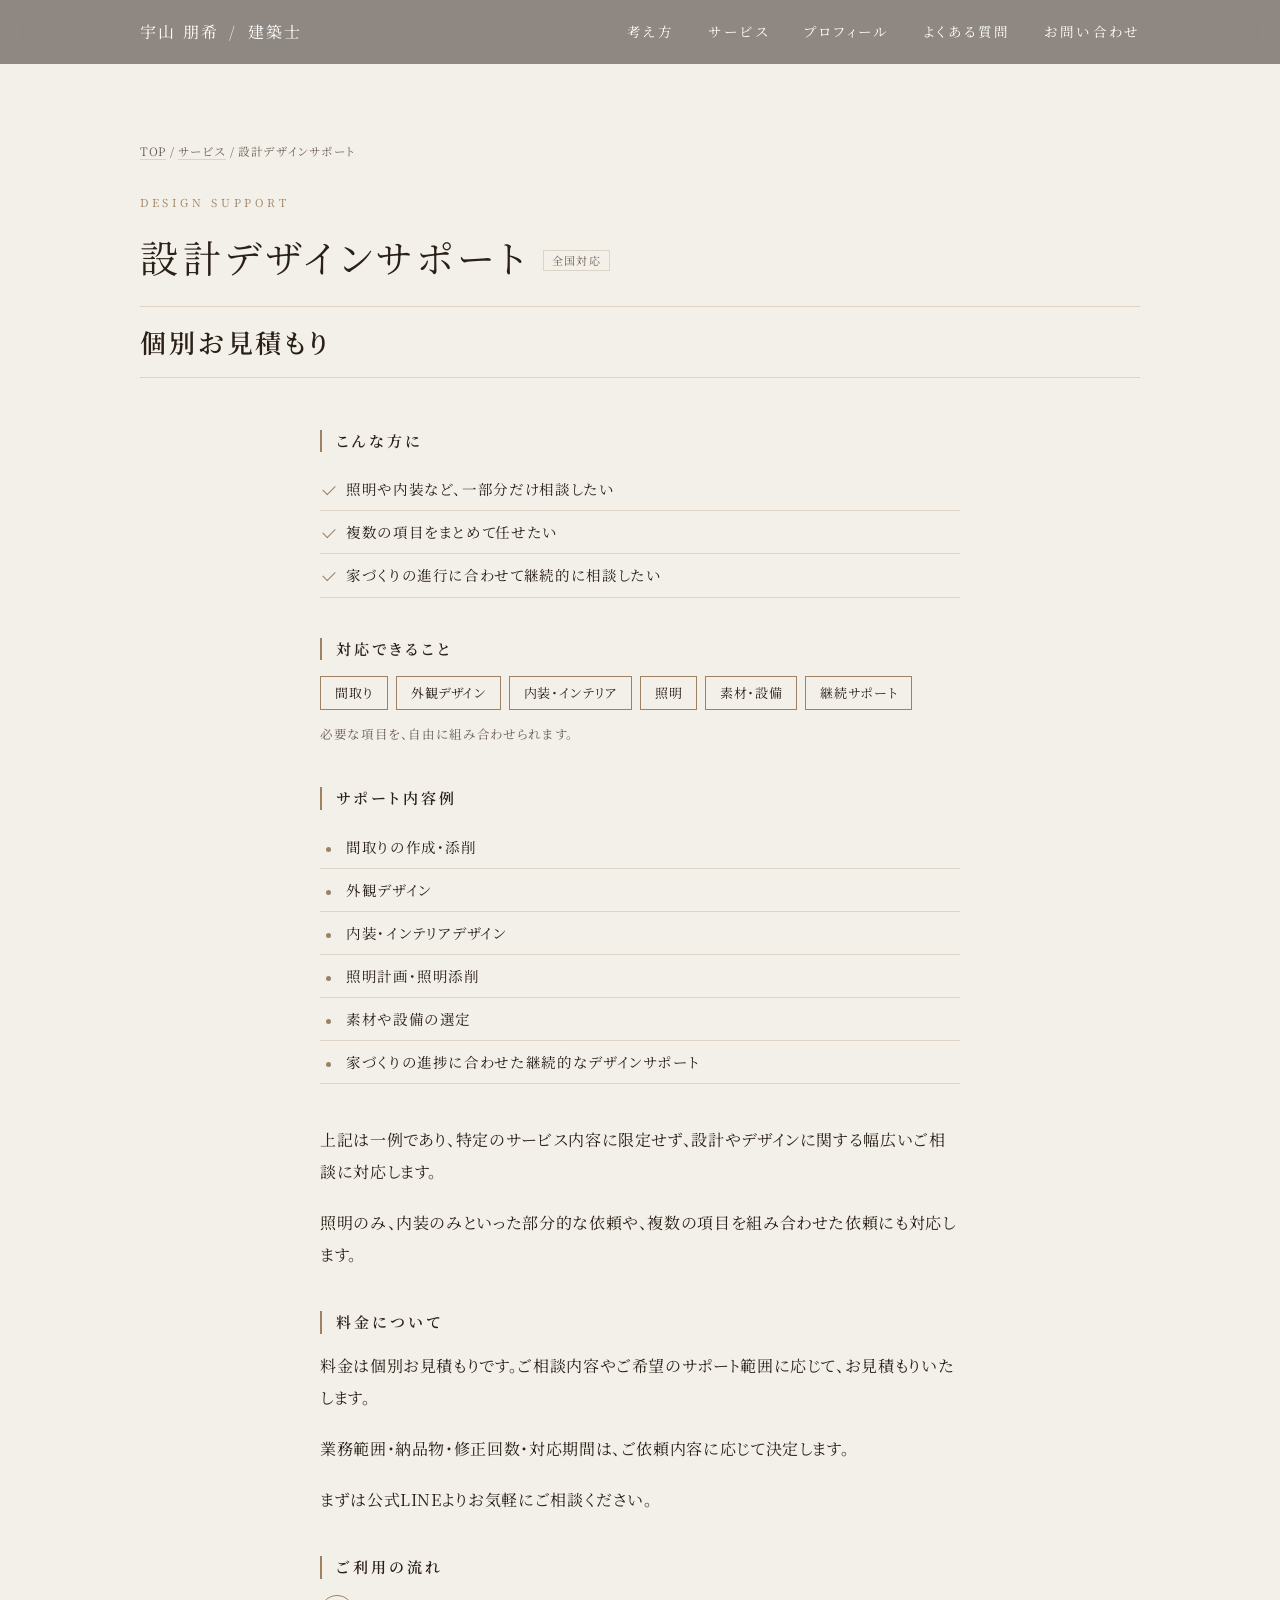
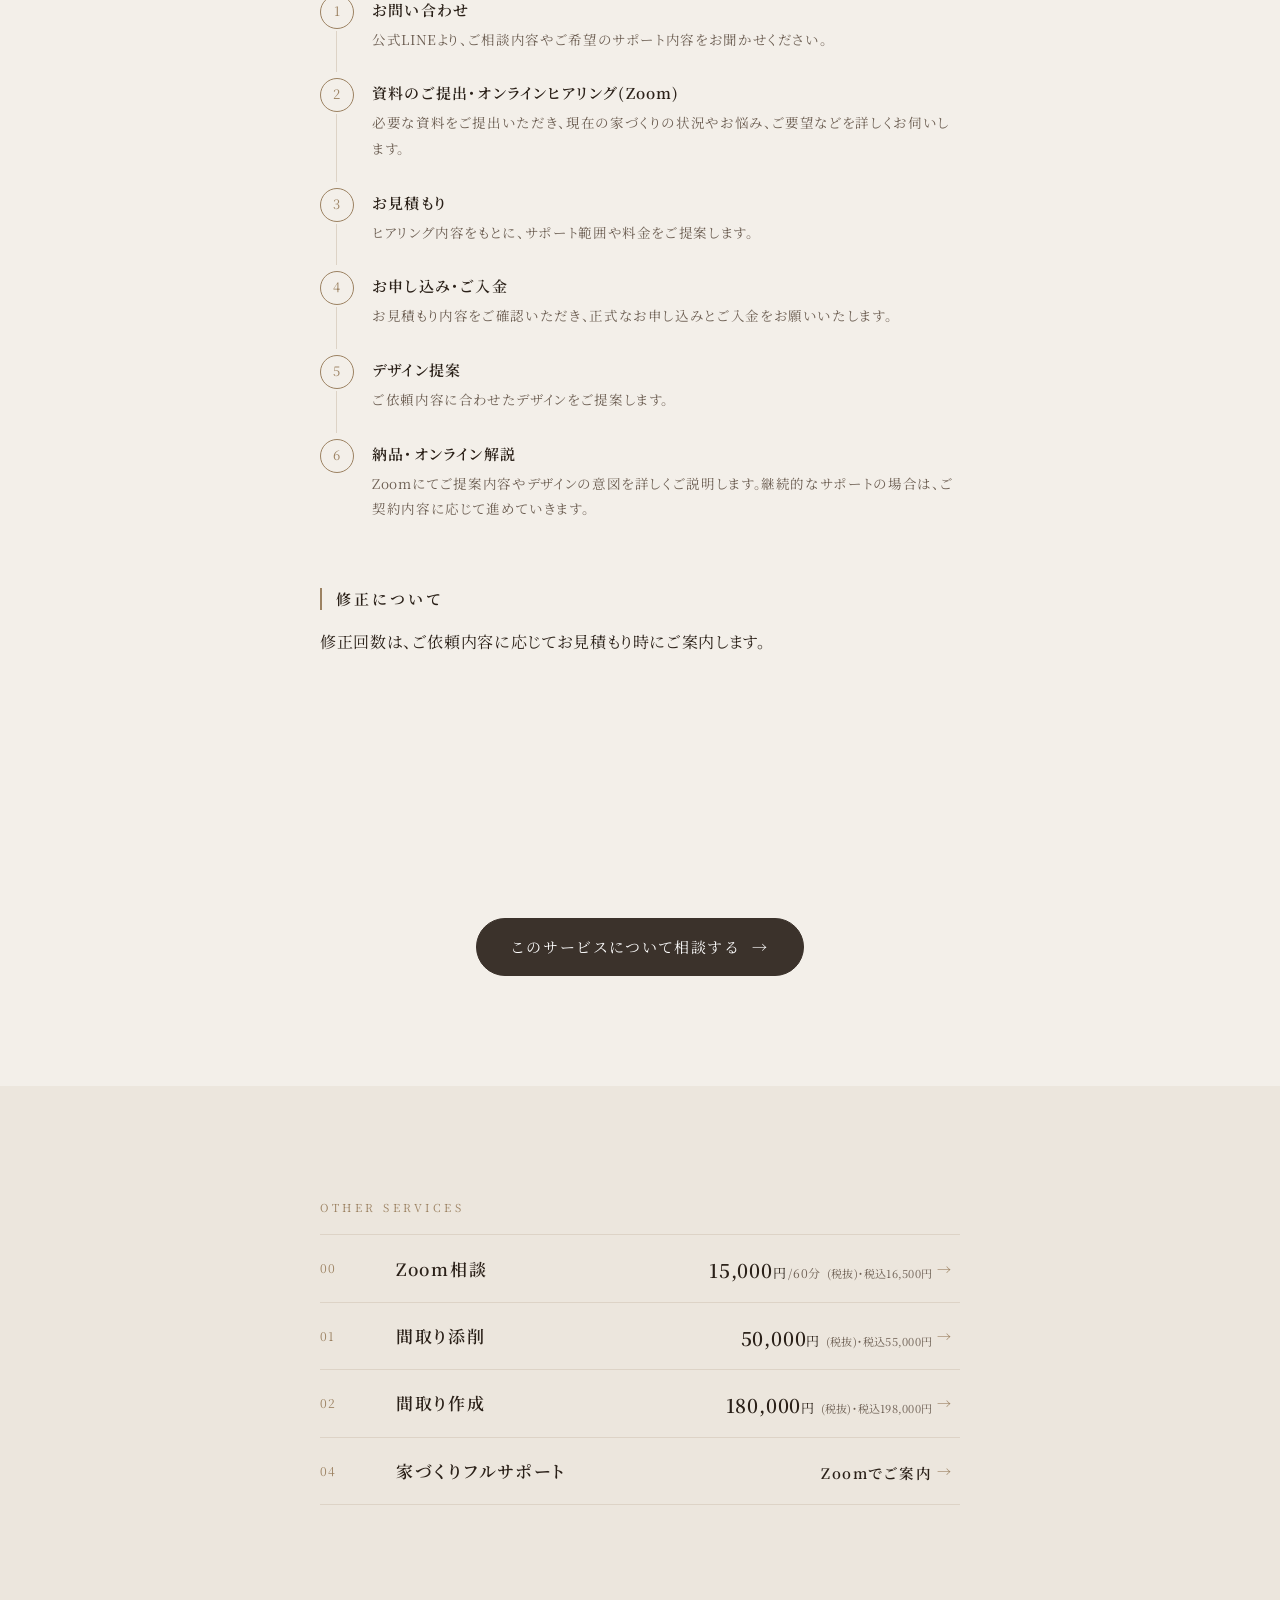
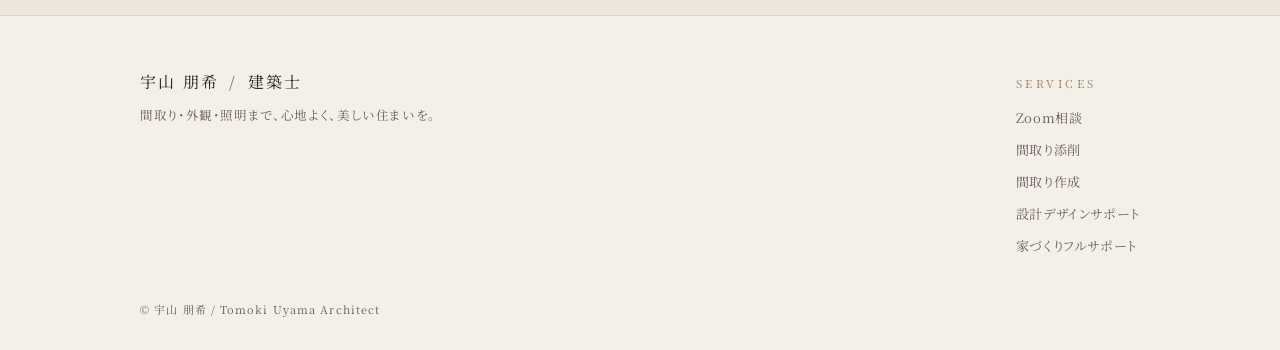
==== commit 2dcdd133: "Service pages: remove photo/lead before 'for you' section; restore 間取り作成 approach text Co-Authored-B" ====
--- a/design-support.html
+++ b/design-support.html
@@ -16,8 +16,8 @@
 <div class="drawer" id="drawer" hidden><nav aria-label="メニュー"><a href="./#concept">考え方</a><a href="./#services">サービス</a><a href="./#profile">プロフィール</a><a href="./#faq">よくある質問</a><a href="./#contact">お問い合わせ</a>
 <div class="dsv"><span class="en">SERVICES</span><a href="zoom-consultation">Zoom相談</a><a href="floorplan-review">間取り添削</a><a href="floorplan-design">間取り作成</a><a href="design-support">設計デザインサポート</a><a href="full-support">家づくりフルサポート</a></div></nav>
 <a class="btn" href="https://lin.ee/RltCpPb" target="_blank" rel="noopener"><span>公式LINEで相談する</span><i aria-hidden="true">→</i></a></div><main id="main"><section class="phero"><div class="wrap pheroin"><nav class="bc" aria-label="パンくず"><a href="./">TOP</a> / <a href="./#services">サービス</a> / 設計デザインサポート</nav>
-<p class="eyebrow">DESIGN SUPPORT</p><h1>設計デザインサポート<span class="tag">全国対応</span></h1><p class="lead">家づくりにおける設計やデザインのお悩みに、ご要望に合わせて柔軟に対応いたします。</p>
-<div class="pbox"><span class="pr"><b class="t">個別お見積もり</b></span></div></div><div class="pimgf"><img src="img/s1.jpg" alt="設計デザインサポート" class="" decoding="async"></div></section><section class="sec"><div class="wrap narrow"><div class="blk"><p>部分的なデザインのご相談から、住まい全体のトータルデザインまで、お客様一人ひとりに合わせたサポートをご提案します。</p></div><div class="blk"><h3>こんな方に</h3><ul class="chk"><li>照明や内装など、一部分だけ相談したい</li><li>複数の項目をまとめて任せたい</li><li>家づくりの進行に合わせて継続的に相談したい</li></ul></div><div class="blk"><h3>対応できること</h3><div class="chips"><span>間取り</span><span>外観デザイン</span><span>内装・インテリア</span><span>照明</span><span>素材・設備</span><span>継続サポート</span></div><p class="sm">必要な項目を、自由に組み合わせられます。</p></div><div class="blk"><h3>サポート内容例</h3><ul class="dot"><li>間取りの作成・添削</li><li>外観デザイン</li><li>内装・インテリアデザイン</li><li>照明計画・照明添削</li><li>素材や設備の選定</li><li>家づくりの進捗に合わせた継続的なデザインサポート</li></ul></div><div class="blk"><p>上記は一例であり、特定のサービス内容に限定せず、設計やデザインに関する幅広いご相談に対応します。</p><p>照明のみ、内装のみといった部分的な依頼や、複数の項目を組み合わせた依頼にも対応します。</p></div><div class="blk"><h3>料金について</h3><p>料金は個別お見積もりです。ご相談内容やご希望のサポート範囲に応じて、お見積もりいたします。</p><p>業務範囲・納品物・修正回数・対応期間は、ご依頼内容に応じて決定します。</p><p>まずは公式LINEよりお気軽にご相談ください。</p></div><div class="blk"><h3>ご利用の流れ</h3><ol class="flow"><li><b>お問い合わせ</b><span>公式LINEより、ご相談内容やご希望のサポート内容をお聞かせください。</span></li><li><b>資料のご提出・オンラインヒアリング(Zoom)</b><span>必要な資料をご提出いただき、現在の家づくりの状況やお悩み、ご要望などを詳しくお伺いします。</span></li><li><b>お見積もり</b><span>ヒアリング内容をもとに、サポート範囲や料金をご提案します。</span></li><li><b>お申し込み・ご入金</b><span>お見積もり内容をご確認いただき、正式なお申し込みとご入金をお願いいたします。</span></li><li><b>デザイン提案</b><span>ご依頼内容に合わせたデザインをご提案します。</span></li><li><b>納品・オンライン解説</b><span>Zoomにてご提案内容やデザインの意図を詳しくご説明します。継続的なサポートの場合は、ご契約内容に応じて進めていきます。</span></li></ol></div><div class="blk"><h3>修正について</h3><p>修正回数は、ご依頼内容に応じてお見積もり時にご案内します。</p></div></div></section><section class="sec cta-sec"><div class="wrap narrow"><div class="cta"><a class="btn btn-w" href="https://lin.ee/RltCpPb" target="_blank" rel="noopener"><span>このサービスについて相談する</span><i aria-hidden="true">→</i></a></div></div></section><section class="sec tint"><div class="wrap narrow"><div class="others"><span class="en">OTHER SERVICES</span><div class="svl"><a class="sv" href="zoom-consultation"><span class="svn">00</span><span class="svb"><span class="svt"><b>Zoom相談</b></span><span class="pr"><b>15,000</b>円<span class="u">/60分</span><small>(税抜)・税込16,500円</small></span></span><i class="arw">→</i></a><a class="sv" href="floorplan-review"><span class="svn">01</span><span class="svb"><span class="svt"><b>間取り添削</b></span><span class="pr"><b>50,000</b>円<small>(税抜)・税込55,000円</small></span></span><i class="arw">→</i></a><a class="sv" href="floorplan-design"><span class="svn">02</span><span class="svb"><span class="svt"><b>間取り作成</b></span><span class="pr"><b>180,000</b>円<small>(税抜)・税込198,000円</small></span></span><i class="arw">→</i></a><a class="sv" href="full-support"><span class="svn">04</span><span class="svb"><span class="svt"><b>家づくりフルサポート</b></span><span class="pr"><b class="t">Zoomでご案内</b></span></span><i class="arw">→</i></a></div></div></div></section></main><footer class="ft"><div class="wrap"><div class="ftg"><div><div class="logo"><span>宇山 朋希 <i>/</i> 建築士</span></div><p class="ftp">間取り・外観・照明まで、心地よく、美しい住まいを。</p></div>
+<p class="eyebrow">DESIGN SUPPORT</p><h1>設計デザインサポート<span class="tag">全国対応</span></h1>
+<div class="pbox"><span class="pr"><b class="t">個別お見積もり</b></span></div></div></section><section class="sec"><div class="wrap narrow"><div class="blk"><h3>こんな方に</h3><ul class="chk"><li>照明や内装など、一部分だけ相談したい</li><li>複数の項目をまとめて任せたい</li><li>家づくりの進行に合わせて継続的に相談したい</li></ul></div><div class="blk"><h3>対応できること</h3><div class="chips"><span>間取り</span><span>外観デザイン</span><span>内装・インテリア</span><span>照明</span><span>素材・設備</span><span>継続サポート</span></div><p class="sm">必要な項目を、自由に組み合わせられます。</p></div><div class="blk"><h3>サポート内容例</h3><ul class="dot"><li>間取りの作成・添削</li><li>外観デザイン</li><li>内装・インテリアデザイン</li><li>照明計画・照明添削</li><li>素材や設備の選定</li><li>家づくりの進捗に合わせた継続的なデザインサポート</li></ul></div><div class="blk"><p>上記は一例であり、特定のサービス内容に限定せず、設計やデザインに関する幅広いご相談に対応します。</p><p>照明のみ、内装のみといった部分的な依頼や、複数の項目を組み合わせた依頼にも対応します。</p></div><div class="blk"><h3>料金について</h3><p>料金は個別お見積もりです。ご相談内容やご希望のサポート範囲に応じて、お見積もりいたします。</p><p>業務範囲・納品物・修正回数・対応期間は、ご依頼内容に応じて決定します。</p><p>まずは公式LINEよりお気軽にご相談ください。</p></div><div class="blk"><h3>ご利用の流れ</h3><ol class="flow"><li><b>お問い合わせ</b><span>公式LINEより、ご相談内容やご希望のサポート内容をお聞かせください。</span></li><li><b>資料のご提出・オンラインヒアリング(Zoom)</b><span>必要な資料をご提出いただき、現在の家づくりの状況やお悩み、ご要望などを詳しくお伺いします。</span></li><li><b>お見積もり</b><span>ヒアリング内容をもとに、サポート範囲や料金をご提案します。</span></li><li><b>お申し込み・ご入金</b><span>お見積もり内容をご確認いただき、正式なお申し込みとご入金をお願いいたします。</span></li><li><b>デザイン提案</b><span>ご依頼内容に合わせたデザインをご提案します。</span></li><li><b>納品・オンライン解説</b><span>Zoomにてご提案内容やデザインの意図を詳しくご説明します。継続的なサポートの場合は、ご契約内容に応じて進めていきます。</span></li></ol></div><div class="blk"><h3>修正について</h3><p>修正回数は、ご依頼内容に応じてお見積もり時にご案内します。</p></div></div></section><section class="sec cta-sec"><div class="wrap narrow"><div class="cta"><a class="btn btn-w" href="https://lin.ee/RltCpPb" target="_blank" rel="noopener"><span>このサービスについて相談する</span><i aria-hidden="true">→</i></a></div></div></section><section class="sec tint"><div class="wrap narrow"><div class="others"><span class="en">OTHER SERVICES</span><div class="svl"><a class="sv" href="zoom-consultation"><span class="svn">00</span><span class="svb"><span class="svt"><b>Zoom相談</b></span><span class="pr"><b>15,000</b>円<span class="u">/60分</span><small>(税抜)・税込16,500円</small></span></span><i class="arw">→</i></a><a class="sv" href="floorplan-review"><span class="svn">01</span><span class="svb"><span class="svt"><b>間取り添削</b></span><span class="pr"><b>50,000</b>円<small>(税抜)・税込55,000円</small></span></span><i class="arw">→</i></a><a class="sv" href="floorplan-design"><span class="svn">02</span><span class="svb"><span class="svt"><b>間取り作成</b></span><span class="pr"><b>180,000</b>円<small>(税抜)・税込198,000円</small></span></span><i class="arw">→</i></a><a class="sv" href="full-support"><span class="svn">04</span><span class="svb"><span class="svt"><b>家づくりフルサポート</b></span><span class="pr"><b class="t">Zoomでご案内</b></span></span><i class="arw">→</i></a></div></div></div></section></main><footer class="ft"><div class="wrap"><div class="ftg"><div><div class="logo"><span>宇山 朋希 <i>/</i> 建築士</span></div><p class="ftp">間取り・外観・照明まで、心地よく、美しい住まいを。</p></div>
 <div class="ftl"><span class="en">SERVICES</span><a href="zoom-consultation">Zoom相談</a><a href="floorplan-review">間取り添削</a><a href="floorplan-design">間取り作成</a><a href="design-support">設計デザインサポート</a><a href="full-support">家づくりフルサポート</a></div></div>
 <p class="copy">© 宇山 朋希 / Tomoki Uyama Architect</p></div></footer>
 <div class="fab"><a href="https://lin.ee/RltCpPb" target="_blank" rel="noopener"><span>公式LINEで相談する</span></a></div>
--- a/assets/style.css
+++ b/assets/style.css
@@ -165,3 +165,7 @@
 @media(min-width:760px){.mb{display:none}.hd,.hd:not(.hd-home){height:64px}.hd .hdin{height:64px}.logo span{font-size:16px}
  .scl{grid-template-columns:1fr 1fr;gap:18px}.sc-z{grid-column:1/-1}.sc-z .scin{padding:40px 44px}.scin{padding:30px 32px}.sc{min-height:260px}.sc-z{min-height:230px}
  .sec{padding:110px 0}.sh .en{font-size:30px}.ctx{max-width:640px}#concept{padding-bottom:50px}}
+.phero{padding-bottom:8px}.pbox{margin-bottom:0}
+.approach{background:var(--w);border:1px solid var(--line);padding:26px 22px}.approach h3{border:0;padding:0;font-size:16px;line-height:1.8;letter-spacing:.1em;margin-bottom:14px}.approach p{font-size:14.5px}
+.blk{margin-bottom:40px}
+.phero+.sec{padding-top:44px}
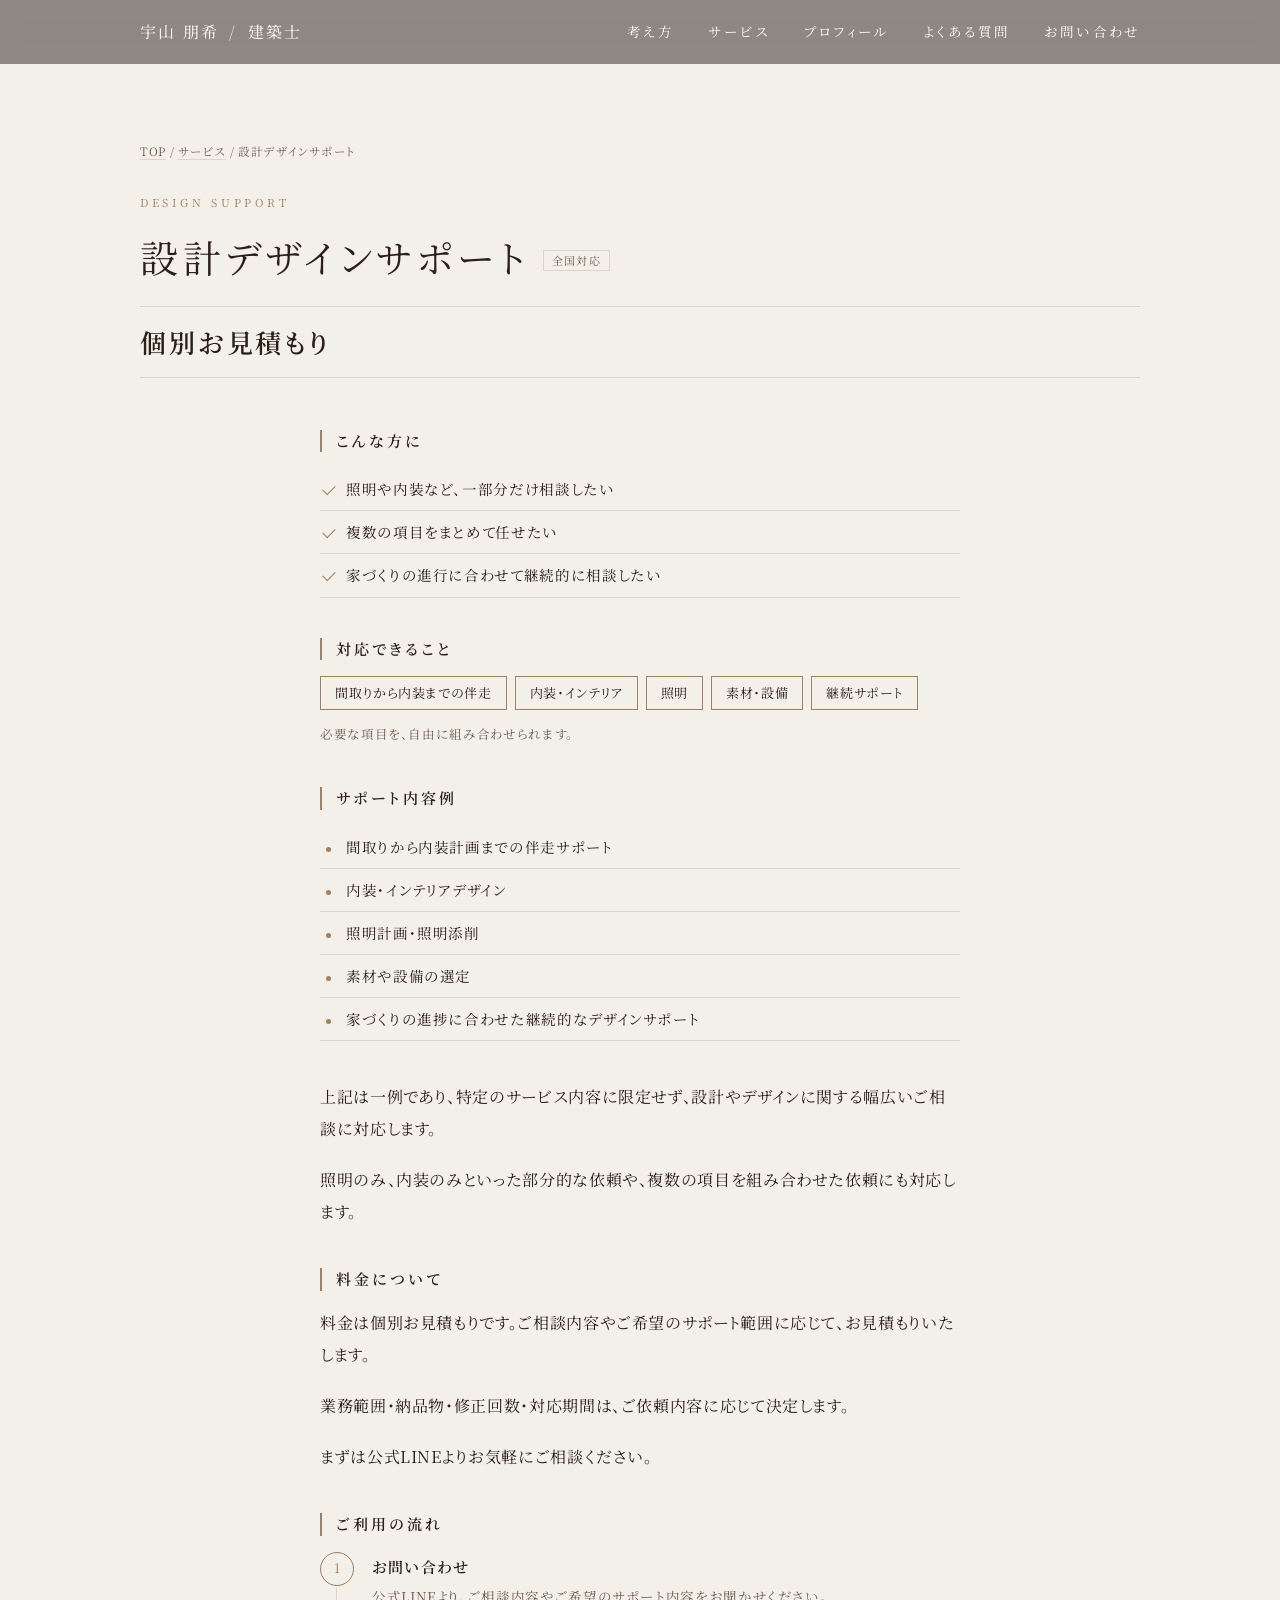
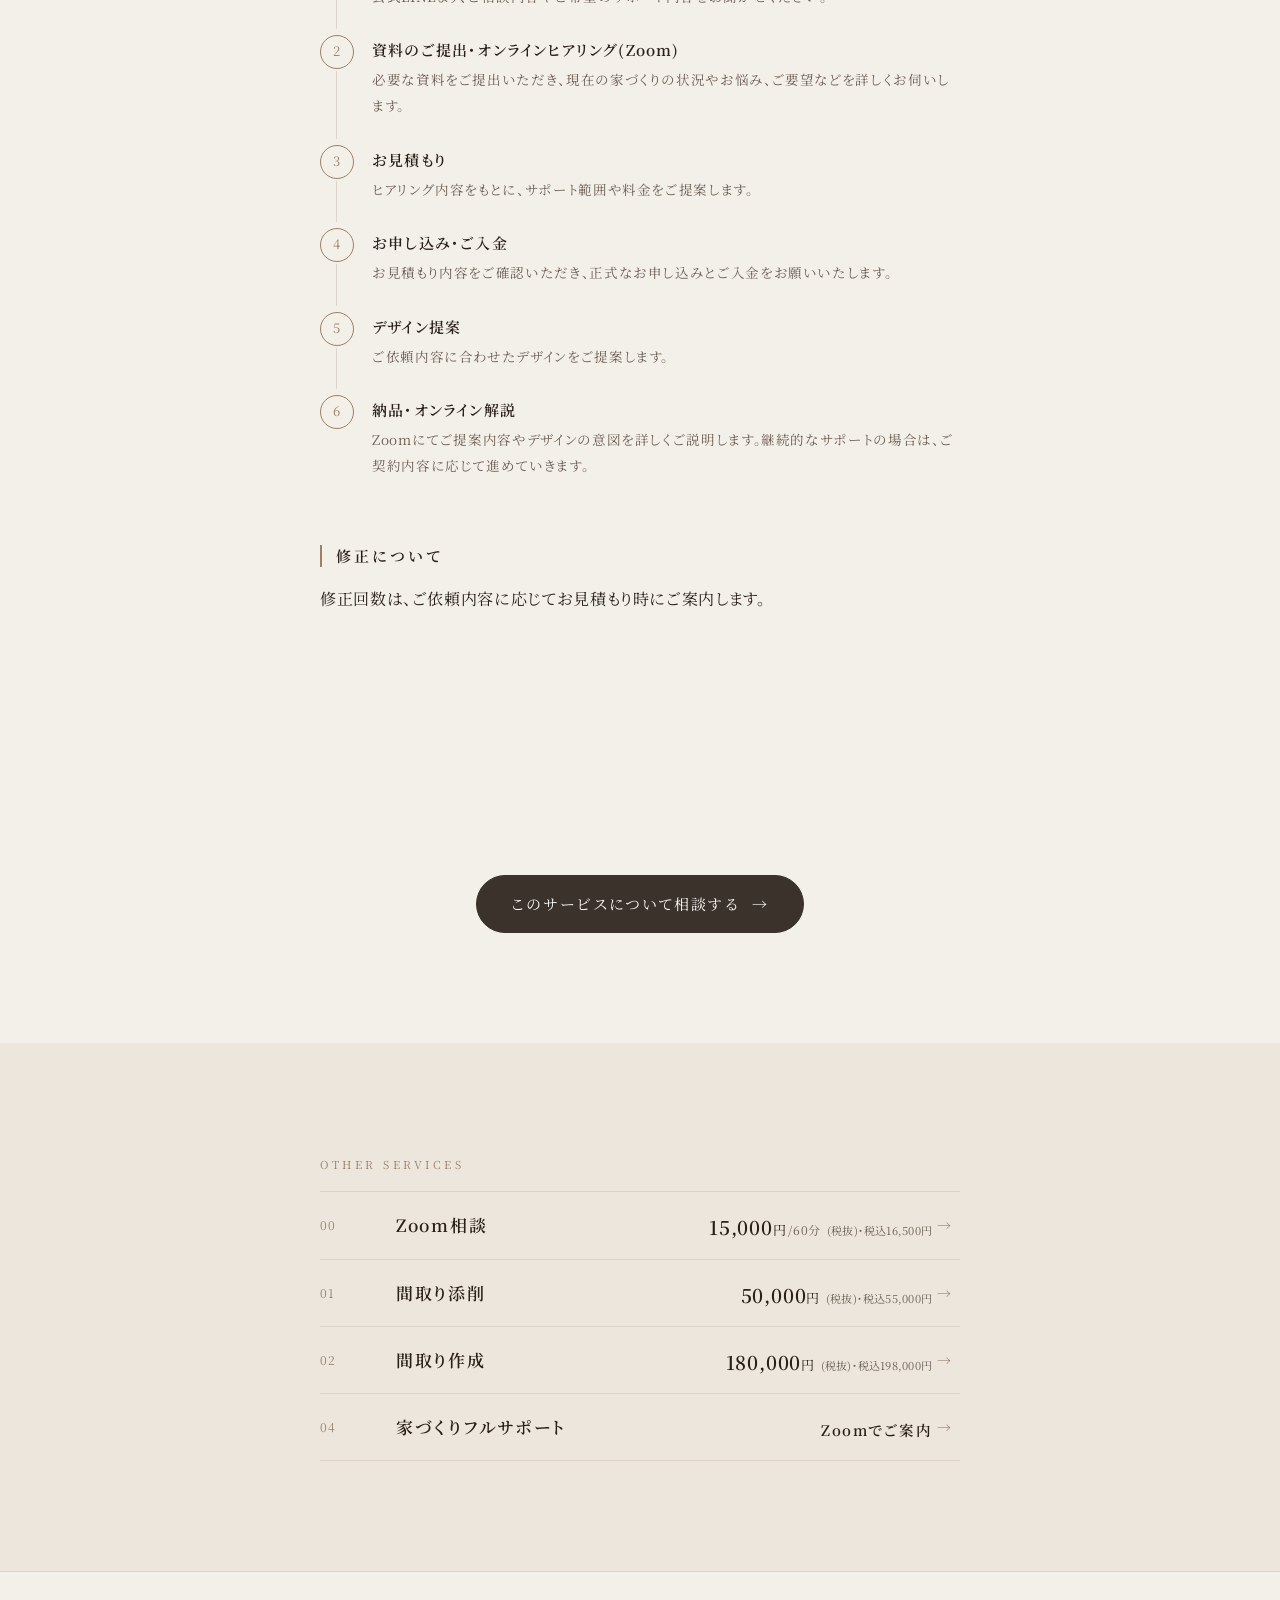
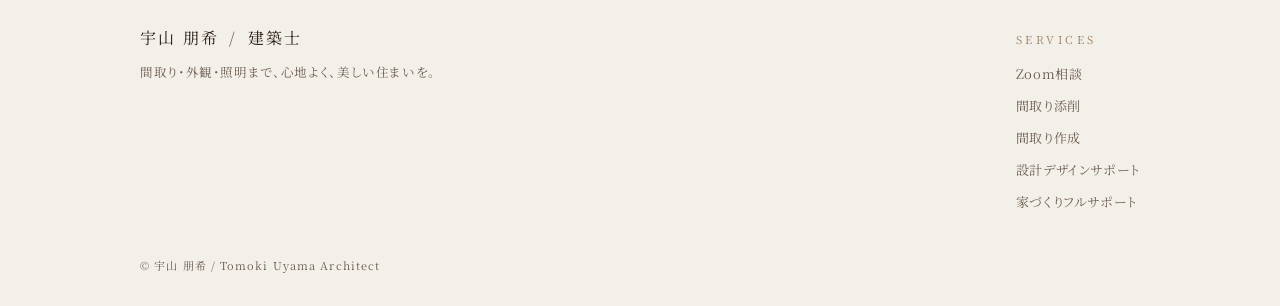
==== commit da45a257: "設計デザインサポート: drop 間取り/外観 items, add 伴走サポート Co-Authored-By: Claude Sonnet 5.5 <noreply@anthropic.com> " ====
--- a/design-support.html
+++ b/design-support.html
@@ -1,14 +1,14 @@
 <!doctype html><html lang="ja"><head><meta charset="utf-8">
 <meta name="viewport" content="width=device-width,initial-scale=1,viewport-fit=cover">
-<title>設計デザインサポート|間取り・外観・内装・照明を建築士がオンラインで</title><meta name="description" content="間取り・外観・内装・照明・素材選定まで、必要な範囲を組み合わせて建築士がサポート。個別お見積もり、全国オンライン対応。">
+<title>設計デザインサポート|間取りから内装計画までの伴走サポート</title><meta name="description" content="間取りから内装計画までの伴走サポート、照明・素材選定など、必要な範囲を組み合わせて建築士がサポート。個別お見積もり、全国オンライン対応。">
 <link rel="canonical" href="https://tomo-architect.com/design-support">
 <meta name="theme-color" content="#f3efe9">
 <meta property="og:type" content="website"><meta property="og:site_name" content="宇山朋希 建築士"><meta property="og:locale" content="ja_JP">
-<meta property="og:title" content="設計デザインサポート|間取り・外観・内装・照明を建築士がオンラインで"><meta property="og:description" content="間取り・外観・内装・照明・素材選定まで、必要な範囲を組み合わせて建築士がサポート。個別お見積もり、全国オンライン対応。"><meta property="og:url" content="https://tomo-architect.com/design-support">
+<meta property="og:title" content="設計デザインサポート|間取りから内装計画までの伴走サポート"><meta property="og:description" content="間取りから内装計画までの伴走サポート、照明・素材選定など、必要な範囲を組み合わせて建築士がサポート。個別お見積もり、全国オンライン対応。"><meta property="og:url" content="https://tomo-architect.com/design-support">
 <meta property="og:image" content="https://tomo-architect.com/ogp.jpg"><meta name="twitter:card" content="summary_large_image">
 <link rel="preconnect" href="https://fonts.googleapis.com"><link rel="preconnect" href="https://fonts.gstatic.com" crossorigin>
 <link href="https://fonts.googleapis.com/css2?family=Noto+Serif+JP:wght@400;600&display=swap" rel="stylesheet">
-<link rel="stylesheet" href="assets/style.css"><script type="application/ld+json">{"@context": "https://schema.org", "@type": "Service", "name": "設計デザインサポート", "description": "間取り・外観・内装・照明・素材選定まで、必要な範囲を組み合わせて建築士がサポート。個別お見積もり、全国オンライン対応。", "provider": {"@type": "ProfessionalService", "name": "宇山朋希 建築士", "url": "https://tomo-architect.com/"}, "areaServed": "JP", "url": "https://tomo-architect.com/design-support"}</script><script type="application/ld+json">{"@context": "https://schema.org", "@type": "BreadcrumbList", "itemListElement": [{"@type": "ListItem", "position": 1, "name": "TOP", "item": "https://tomo-architect.com/"}, {"@type": "ListItem", "position": 2, "name": "設計デザインサポート", "item": "https://tomo-architect.com/design-support"}]}</script></head><body><a class="skip" href="#main">本文へ</a>
+<link rel="stylesheet" href="assets/style.css"><script type="application/ld+json">{"@context": "https://schema.org", "@type": "Service", "name": "設計デザインサポート", "description": "間取りから内装計画までの伴走サポート、照明・素材選定など、必要な範囲を組み合わせて建築士がサポート。個別お見積もり、全国オンライン対応。", "provider": {"@type": "ProfessionalService", "name": "宇山朋希 建築士", "url": "https://tomo-architect.com/"}, "areaServed": "JP", "url": "https://tomo-architect.com/design-support"}</script><script type="application/ld+json">{"@context": "https://schema.org", "@type": "BreadcrumbList", "itemListElement": [{"@type": "ListItem", "position": 1, "name": "TOP", "item": "https://tomo-architect.com/"}, {"@type": "ListItem", "position": 2, "name": "設計デザインサポート", "item": "https://tomo-architect.com/design-support"}]}</script></head><body><a class="skip" href="#main">本文へ</a>
 <header class="hd" id="hd"><div class="wrap hdin">
 <a class="logo" href="./"><span>宇山 朋希 <i>/</i> 建築士</span></a>
 <nav class="pcnav" aria-label="メイン"><a href="./#concept">考え方</a><a href="./#services">サービス</a><a href="./#profile">プロフィール</a><a href="./#faq">よくある質問</a><a href="./#contact">お問い合わせ</a></nav>
@@ -17,7 +17,7 @@
 <div class="dsv"><span class="en">SERVICES</span><a href="zoom-consultation">Zoom相談</a><a href="floorplan-review">間取り添削</a><a href="floorplan-design">間取り作成</a><a href="design-support">設計デザインサポート</a><a href="full-support">家づくりフルサポート</a></div></nav>
 <a class="btn" href="https://lin.ee/RltCpPb" target="_blank" rel="noopener"><span>公式LINEで相談する</span><i aria-hidden="true">→</i></a></div><main id="main"><section class="phero"><div class="wrap pheroin"><nav class="bc" aria-label="パンくず"><a href="./">TOP</a> / <a href="./#services">サービス</a> / 設計デザインサポート</nav>
 <p class="eyebrow">DESIGN SUPPORT</p><h1>設計デザインサポート<span class="tag">全国対応</span></h1>
-<div class="pbox"><span class="pr"><b class="t">個別お見積もり</b></span></div></div></section><section class="sec"><div class="wrap narrow"><div class="blk"><h3>こんな方に</h3><ul class="chk"><li>照明や内装など、一部分だけ相談したい</li><li>複数の項目をまとめて任せたい</li><li>家づくりの進行に合わせて継続的に相談したい</li></ul></div><div class="blk"><h3>対応できること</h3><div class="chips"><span>間取り</span><span>外観デザイン</span><span>内装・インテリア</span><span>照明</span><span>素材・設備</span><span>継続サポート</span></div><p class="sm">必要な項目を、自由に組み合わせられます。</p></div><div class="blk"><h3>サポート内容例</h3><ul class="dot"><li>間取りの作成・添削</li><li>外観デザイン</li><li>内装・インテリアデザイン</li><li>照明計画・照明添削</li><li>素材や設備の選定</li><li>家づくりの進捗に合わせた継続的なデザインサポート</li></ul></div><div class="blk"><p>上記は一例であり、特定のサービス内容に限定せず、設計やデザインに関する幅広いご相談に対応します。</p><p>照明のみ、内装のみといった部分的な依頼や、複数の項目を組み合わせた依頼にも対応します。</p></div><div class="blk"><h3>料金について</h3><p>料金は個別お見積もりです。ご相談内容やご希望のサポート範囲に応じて、お見積もりいたします。</p><p>業務範囲・納品物・修正回数・対応期間は、ご依頼内容に応じて決定します。</p><p>まずは公式LINEよりお気軽にご相談ください。</p></div><div class="blk"><h3>ご利用の流れ</h3><ol class="flow"><li><b>お問い合わせ</b><span>公式LINEより、ご相談内容やご希望のサポート内容をお聞かせください。</span></li><li><b>資料のご提出・オンラインヒアリング(Zoom)</b><span>必要な資料をご提出いただき、現在の家づくりの状況やお悩み、ご要望などを詳しくお伺いします。</span></li><li><b>お見積もり</b><span>ヒアリング内容をもとに、サポート範囲や料金をご提案します。</span></li><li><b>お申し込み・ご入金</b><span>お見積もり内容をご確認いただき、正式なお申し込みとご入金をお願いいたします。</span></li><li><b>デザイン提案</b><span>ご依頼内容に合わせたデザインをご提案します。</span></li><li><b>納品・オンライン解説</b><span>Zoomにてご提案内容やデザインの意図を詳しくご説明します。継続的なサポートの場合は、ご契約内容に応じて進めていきます。</span></li></ol></div><div class="blk"><h3>修正について</h3><p>修正回数は、ご依頼内容に応じてお見積もり時にご案内します。</p></div></div></section><section class="sec cta-sec"><div class="wrap narrow"><div class="cta"><a class="btn btn-w" href="https://lin.ee/RltCpPb" target="_blank" rel="noopener"><span>このサービスについて相談する</span><i aria-hidden="true">→</i></a></div></div></section><section class="sec tint"><div class="wrap narrow"><div class="others"><span class="en">OTHER SERVICES</span><div class="svl"><a class="sv" href="zoom-consultation"><span class="svn">00</span><span class="svb"><span class="svt"><b>Zoom相談</b></span><span class="pr"><b>15,000</b>円<span class="u">/60分</span><small>(税抜)・税込16,500円</small></span></span><i class="arw">→</i></a><a class="sv" href="floorplan-review"><span class="svn">01</span><span class="svb"><span class="svt"><b>間取り添削</b></span><span class="pr"><b>50,000</b>円<small>(税抜)・税込55,000円</small></span></span><i class="arw">→</i></a><a class="sv" href="floorplan-design"><span class="svn">02</span><span class="svb"><span class="svt"><b>間取り作成</b></span><span class="pr"><b>180,000</b>円<small>(税抜)・税込198,000円</small></span></span><i class="arw">→</i></a><a class="sv" href="full-support"><span class="svn">04</span><span class="svb"><span class="svt"><b>家づくりフルサポート</b></span><span class="pr"><b class="t">Zoomでご案内</b></span></span><i class="arw">→</i></a></div></div></div></section></main><footer class="ft"><div class="wrap"><div class="ftg"><div><div class="logo"><span>宇山 朋希 <i>/</i> 建築士</span></div><p class="ftp">間取り・外観・照明まで、心地よく、美しい住まいを。</p></div>
+<div class="pbox"><span class="pr"><b class="t">個別お見積もり</b></span></div></div></section><section class="sec"><div class="wrap narrow"><div class="blk"><h3>こんな方に</h3><ul class="chk"><li>照明や内装など、一部分だけ相談したい</li><li>複数の項目をまとめて任せたい</li><li>家づくりの進行に合わせて継続的に相談したい</li></ul></div><div class="blk"><h3>対応できること</h3><div class="chips"><span>間取りから内装までの伴走</span><span>内装・インテリア</span><span>照明</span><span>素材・設備</span><span>継続サポート</span></div><p class="sm">必要な項目を、自由に組み合わせられます。</p></div><div class="blk"><h3>サポート内容例</h3><ul class="dot"><li>間取りから内装計画までの伴走サポート</li><li>内装・インテリアデザイン</li><li>照明計画・照明添削</li><li>素材や設備の選定</li><li>家づくりの進捗に合わせた継続的なデザインサポート</li></ul></div><div class="blk"><p>上記は一例であり、特定のサービス内容に限定せず、設計やデザインに関する幅広いご相談に対応します。</p><p>照明のみ、内装のみといった部分的な依頼や、複数の項目を組み合わせた依頼にも対応します。</p></div><div class="blk"><h3>料金について</h3><p>料金は個別お見積もりです。ご相談内容やご希望のサポート範囲に応じて、お見積もりいたします。</p><p>業務範囲・納品物・修正回数・対応期間は、ご依頼内容に応じて決定します。</p><p>まずは公式LINEよりお気軽にご相談ください。</p></div><div class="blk"><h3>ご利用の流れ</h3><ol class="flow"><li><b>お問い合わせ</b><span>公式LINEより、ご相談内容やご希望のサポート内容をお聞かせください。</span></li><li><b>資料のご提出・オンラインヒアリング(Zoom)</b><span>必要な資料をご提出いただき、現在の家づくりの状況やお悩み、ご要望などを詳しくお伺いします。</span></li><li><b>お見積もり</b><span>ヒアリング内容をもとに、サポート範囲や料金をご提案します。</span></li><li><b>お申し込み・ご入金</b><span>お見積もり内容をご確認いただき、正式なお申し込みとご入金をお願いいたします。</span></li><li><b>デザイン提案</b><span>ご依頼内容に合わせたデザインをご提案します。</span></li><li><b>納品・オンライン解説</b><span>Zoomにてご提案内容やデザインの意図を詳しくご説明します。継続的なサポートの場合は、ご契約内容に応じて進めていきます。</span></li></ol></div><div class="blk"><h3>修正について</h3><p>修正回数は、ご依頼内容に応じてお見積もり時にご案内します。</p></div></div></section><section class="sec cta-sec"><div class="wrap narrow"><div class="cta"><a class="btn btn-w" href="https://lin.ee/RltCpPb" target="_blank" rel="noopener"><span>このサービスについて相談する</span><i aria-hidden="true">→</i></a></div></div></section><section class="sec tint"><div class="wrap narrow"><div class="others"><span class="en">OTHER SERVICES</span><div class="svl"><a class="sv" href="zoom-consultation"><span class="svn">00</span><span class="svb"><span class="svt"><b>Zoom相談</b></span><span class="pr"><b>15,000</b>円<span class="u">/60分</span><small>(税抜)・税込16,500円</small></span></span><i class="arw">→</i></a><a class="sv" href="floorplan-review"><span class="svn">01</span><span class="svb"><span class="svt"><b>間取り添削</b></span><span class="pr"><b>50,000</b>円<small>(税抜)・税込55,000円</small></span></span><i class="arw">→</i></a><a class="sv" href="floorplan-design"><span class="svn">02</span><span class="svb"><span class="svt"><b>間取り作成</b></span><span class="pr"><b>180,000</b>円<small>(税抜)・税込198,000円</small></span></span><i class="arw">→</i></a><a class="sv" href="full-support"><span class="svn">04</span><span class="svb"><span class="svt"><b>家づくりフルサポート</b></span><span class="pr"><b class="t">Zoomでご案内</b></span></span><i class="arw">→</i></a></div></div></div></section></main><footer class="ft"><div class="wrap"><div class="ftg"><div><div class="logo"><span>宇山 朋希 <i>/</i> 建築士</span></div><p class="ftp">間取り・外観・照明まで、心地よく、美しい住まいを。</p></div>
 <div class="ftl"><span class="en">SERVICES</span><a href="zoom-consultation">Zoom相談</a><a href="floorplan-review">間取り添削</a><a href="floorplan-design">間取り作成</a><a href="design-support">設計デザインサポート</a><a href="full-support">家づくりフルサポート</a></div></div>
 <p class="copy">© 宇山 朋希 / Tomoki Uyama Architect</p></div></footer>
 <div class="fab"><a href="https://lin.ee/RltCpPb" target="_blank" rel="noopener"><span>公式LINEで相談する</span></a></div>
--- a/assets/style.css
+++ b/assets/style.css
@@ -169,3 +169,21 @@
 .approach{background:var(--w);border:1px solid var(--line);padding:26px 22px}.approach h3{border:0;padding:0;font-size:16px;line-height:1.8;letter-spacing:.1em;margin-bottom:14px}.approach p{font-size:14.5px}
 .blk{margin-bottom:40px}
 .phero+.sec{padding-top:44px}
+.approach{background:none;border:0;padding:0}.approach h3{border-left:2px solid var(--acc);padding-left:14px;font-size:15px;line-height:1.6;letter-spacing:.14em;margin-bottom:16px}.approach p{font-size:14.5px}
+.approach .sm{font-size:12.5px}
+/* profile (reference layout) */
+.pf{display:block}
+.pf .pimg{aspect-ratio:1/1.08;overflow:hidden;width:100%}.pf .pimg img{object-position:50% 22%}
+.pf .ptx{padding-top:40px}
+.role{display:block;font-size:14px;letter-spacing:.3em;color:var(--sub);margin-bottom:12px}
+.pf .name{font-size:28px;letter-spacing:.22em;line-height:1.5;margin-bottom:6px}
+.rom{display:block;font-size:15px;letter-spacing:.3em;color:var(--acc);margin-bottom:26px}
+.org{display:block;font-size:13.5px;letter-spacing:.2em;color:var(--sub);padding-bottom:30px;margin-bottom:34px;border-bottom:1px solid var(--line)}
+@media(min-width:760px){.pf{display:grid;grid-template-columns:5fr 6fr;gap:80px;align-items:start}.pf .ptx{padding-top:0}.pf .pimg{aspect-ratio:1/1.08}}
+.pf{padding:0 6%}.pf .pimg{aspect-ratio:1/1}.pf .pimg img{object-position:center}
+@media(min-width:760px){.pf{padding:0;gap:90px}.pf .pimg{aspect-ratio:1/1}}
+.org{padding:0;margin:0 0 30px;height:0}
+.smp{display:grid;gap:22px}.smp figure img{height:auto;display:block;border:1px solid var(--line)}
+.smp figcaption{font-size:12.5px;letter-spacing:.14em;color:var(--sub);margin-top:8px}
+.smp figure:first-child img{background:#fff}
+@media(min-width:760px){.smp{grid-template-columns:1fr 1fr;gap:28px}.smp figure:first-child{grid-column:1/-1}}
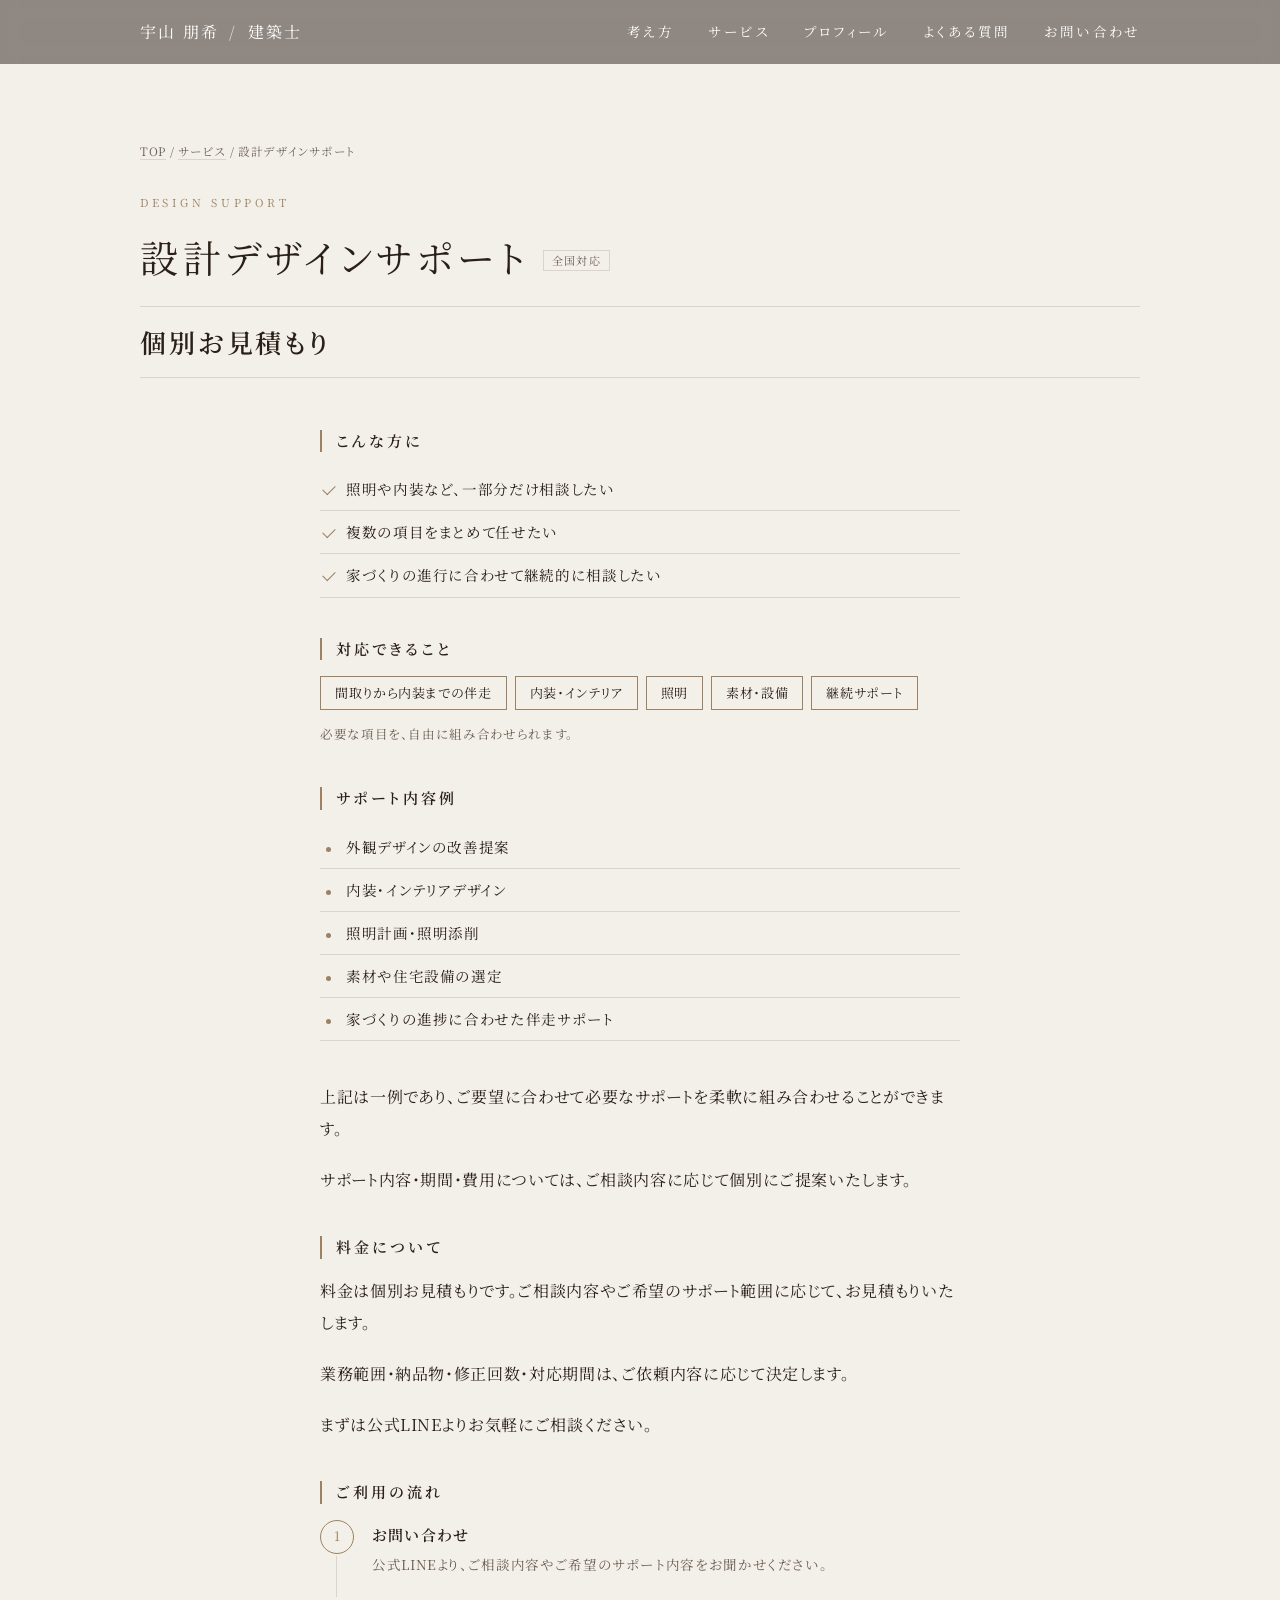
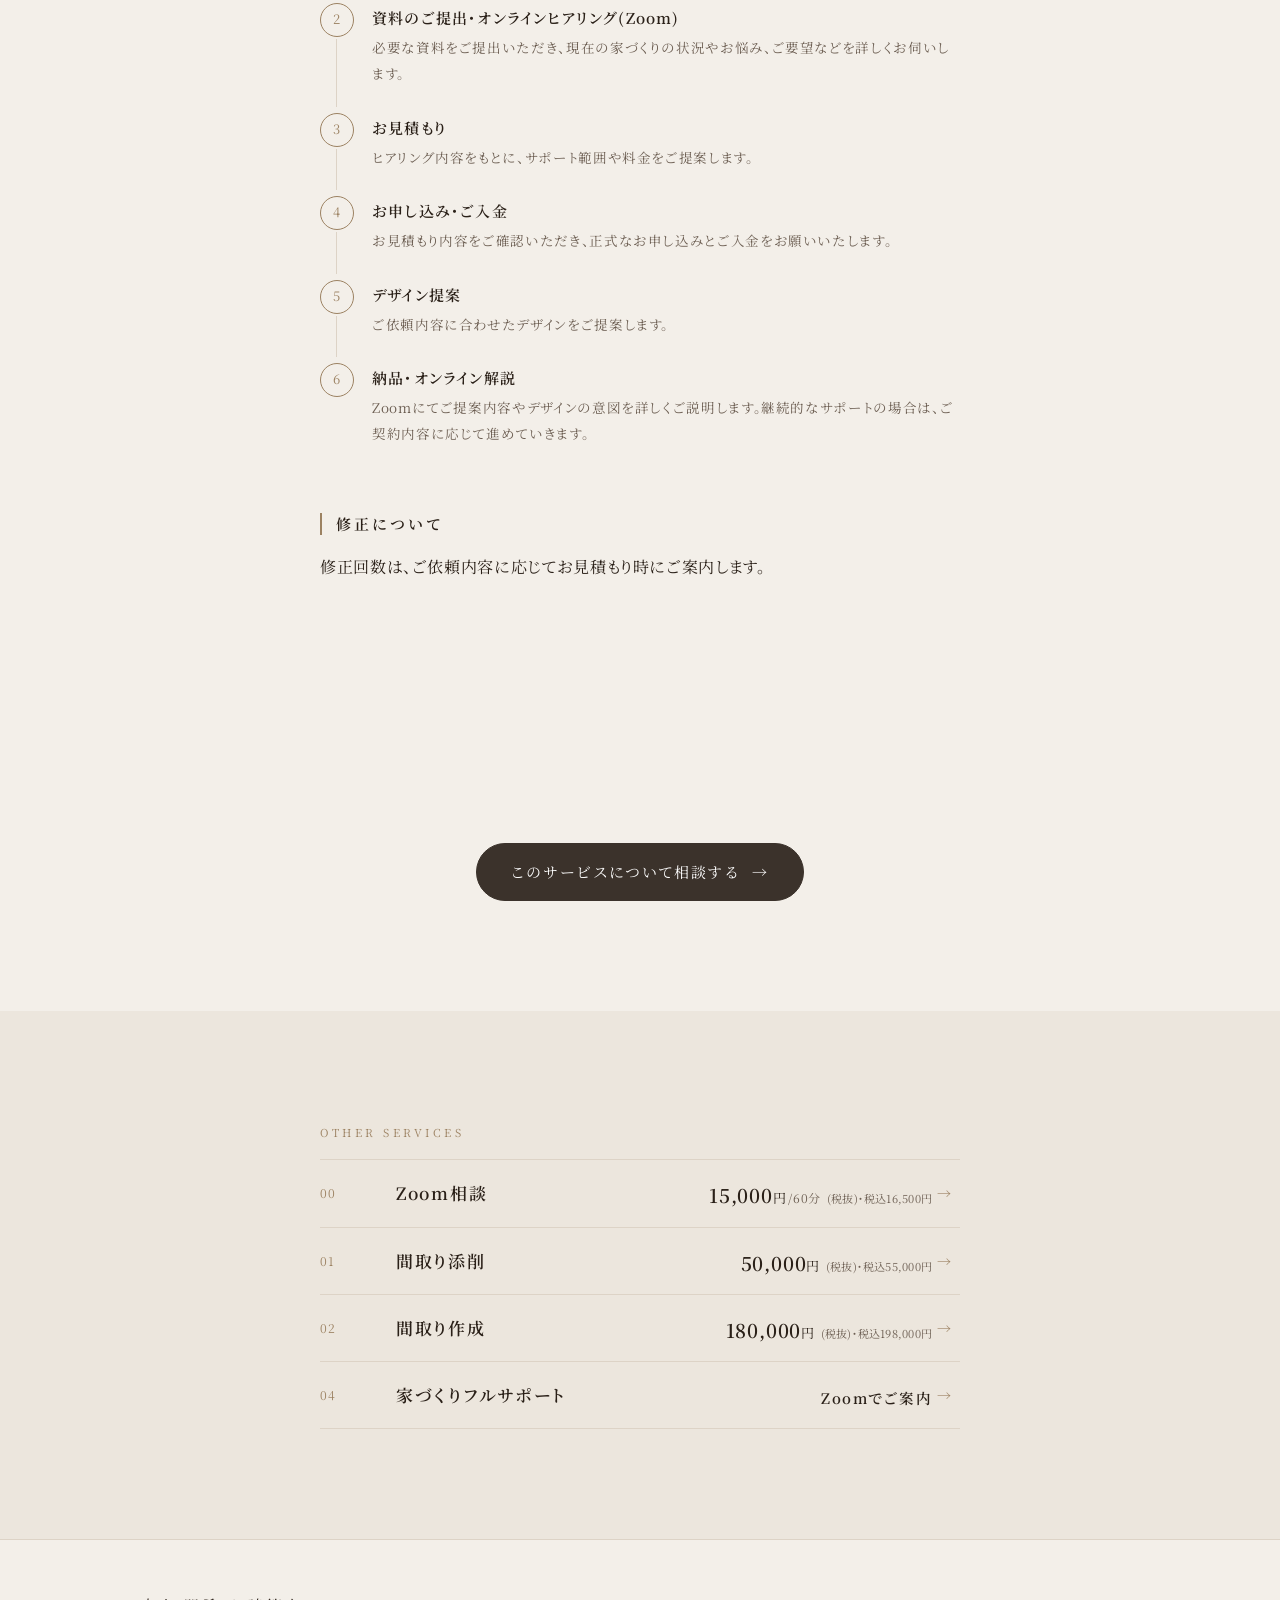
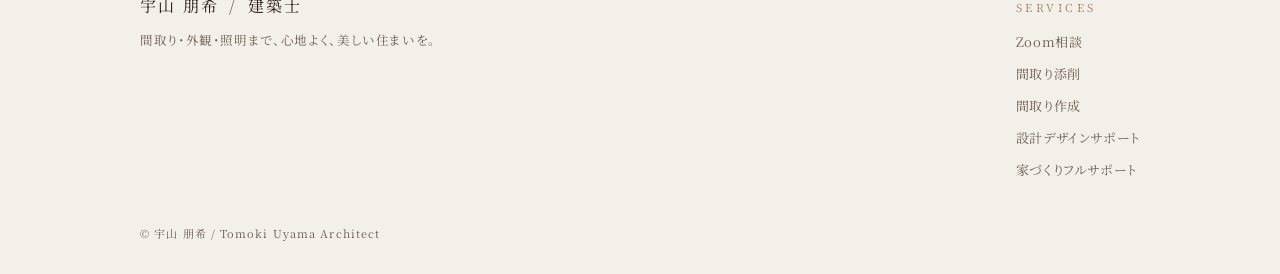
==== commit 87f09a1f: "設計デザインサポート: update サポート内容例 and note text Co-Authored-By: Claude Sonnet 5.5 <noreply@anthropic.com> C" ====
--- a/design-support.html
+++ b/design-support.html
@@ -17,7 +17,7 @@
 <div class="dsv"><span class="en">SERVICES</span><a href="zoom-consultation">Zoom相談</a><a href="floorplan-review">間取り添削</a><a href="floorplan-design">間取り作成</a><a href="design-support">設計デザインサポート</a><a href="full-support">家づくりフルサポート</a></div></nav>
 <a class="btn" href="https://lin.ee/RltCpPb" target="_blank" rel="noopener"><span>公式LINEで相談する</span><i aria-hidden="true">→</i></a></div><main id="main"><section class="phero"><div class="wrap pheroin"><nav class="bc" aria-label="パンくず"><a href="./">TOP</a> / <a href="./#services">サービス</a> / 設計デザインサポート</nav>
 <p class="eyebrow">DESIGN SUPPORT</p><h1>設計デザインサポート<span class="tag">全国対応</span></h1>
-<div class="pbox"><span class="pr"><b class="t">個別お見積もり</b></span></div></div></section><section class="sec"><div class="wrap narrow"><div class="blk"><h3>こんな方に</h3><ul class="chk"><li>照明や内装など、一部分だけ相談したい</li><li>複数の項目をまとめて任せたい</li><li>家づくりの進行に合わせて継続的に相談したい</li></ul></div><div class="blk"><h3>対応できること</h3><div class="chips"><span>間取りから内装までの伴走</span><span>内装・インテリア</span><span>照明</span><span>素材・設備</span><span>継続サポート</span></div><p class="sm">必要な項目を、自由に組み合わせられます。</p></div><div class="blk"><h3>サポート内容例</h3><ul class="dot"><li>間取りから内装計画までの伴走サポート</li><li>内装・インテリアデザイン</li><li>照明計画・照明添削</li><li>素材や設備の選定</li><li>家づくりの進捗に合わせた継続的なデザインサポート</li></ul></div><div class="blk"><p>上記は一例であり、特定のサービス内容に限定せず、設計やデザインに関する幅広いご相談に対応します。</p><p>照明のみ、内装のみといった部分的な依頼や、複数の項目を組み合わせた依頼にも対応します。</p></div><div class="blk"><h3>料金について</h3><p>料金は個別お見積もりです。ご相談内容やご希望のサポート範囲に応じて、お見積もりいたします。</p><p>業務範囲・納品物・修正回数・対応期間は、ご依頼内容に応じて決定します。</p><p>まずは公式LINEよりお気軽にご相談ください。</p></div><div class="blk"><h3>ご利用の流れ</h3><ol class="flow"><li><b>お問い合わせ</b><span>公式LINEより、ご相談内容やご希望のサポート内容をお聞かせください。</span></li><li><b>資料のご提出・オンラインヒアリング(Zoom)</b><span>必要な資料をご提出いただき、現在の家づくりの状況やお悩み、ご要望などを詳しくお伺いします。</span></li><li><b>お見積もり</b><span>ヒアリング内容をもとに、サポート範囲や料金をご提案します。</span></li><li><b>お申し込み・ご入金</b><span>お見積もり内容をご確認いただき、正式なお申し込みとご入金をお願いいたします。</span></li><li><b>デザイン提案</b><span>ご依頼内容に合わせたデザインをご提案します。</span></li><li><b>納品・オンライン解説</b><span>Zoomにてご提案内容やデザインの意図を詳しくご説明します。継続的なサポートの場合は、ご契約内容に応じて進めていきます。</span></li></ol></div><div class="blk"><h3>修正について</h3><p>修正回数は、ご依頼内容に応じてお見積もり時にご案内します。</p></div></div></section><section class="sec cta-sec"><div class="wrap narrow"><div class="cta"><a class="btn btn-w" href="https://lin.ee/RltCpPb" target="_blank" rel="noopener"><span>このサービスについて相談する</span><i aria-hidden="true">→</i></a></div></div></section><section class="sec tint"><div class="wrap narrow"><div class="others"><span class="en">OTHER SERVICES</span><div class="svl"><a class="sv" href="zoom-consultation"><span class="svn">00</span><span class="svb"><span class="svt"><b>Zoom相談</b></span><span class="pr"><b>15,000</b>円<span class="u">/60分</span><small>(税抜)・税込16,500円</small></span></span><i class="arw">→</i></a><a class="sv" href="floorplan-review"><span class="svn">01</span><span class="svb"><span class="svt"><b>間取り添削</b></span><span class="pr"><b>50,000</b>円<small>(税抜)・税込55,000円</small></span></span><i class="arw">→</i></a><a class="sv" href="floorplan-design"><span class="svn">02</span><span class="svb"><span class="svt"><b>間取り作成</b></span><span class="pr"><b>180,000</b>円<small>(税抜)・税込198,000円</small></span></span><i class="arw">→</i></a><a class="sv" href="full-support"><span class="svn">04</span><span class="svb"><span class="svt"><b>家づくりフルサポート</b></span><span class="pr"><b class="t">Zoomでご案内</b></span></span><i class="arw">→</i></a></div></div></div></section></main><footer class="ft"><div class="wrap"><div class="ftg"><div><div class="logo"><span>宇山 朋希 <i>/</i> 建築士</span></div><p class="ftp">間取り・外観・照明まで、心地よく、美しい住まいを。</p></div>
+<div class="pbox"><span class="pr"><b class="t">個別お見積もり</b></span></div></div></section><section class="sec"><div class="wrap narrow"><div class="blk"><h3>こんな方に</h3><ul class="chk"><li>照明や内装など、一部分だけ相談したい</li><li>複数の項目をまとめて任せたい</li><li>家づくりの進行に合わせて継続的に相談したい</li></ul></div><div class="blk"><h3>対応できること</h3><div class="chips"><span>間取りから内装までの伴走</span><span>内装・インテリア</span><span>照明</span><span>素材・設備</span><span>継続サポート</span></div><p class="sm">必要な項目を、自由に組み合わせられます。</p></div><div class="blk"><h3>サポート内容例</h3><ul class="dot"><li>外観デザインの改善提案</li><li>内装・インテリアデザイン</li><li>照明計画・照明添削</li><li>素材や住宅設備の選定</li><li>家づくりの進捗に合わせた伴走サポート</li></ul></div><div class="blk"><p>上記は一例であり、ご要望に合わせて必要なサポートを柔軟に組み合わせることができます。</p><p>サポート内容・期間・費用については、ご相談内容に応じて個別にご提案いたします。</p></div><div class="blk"><h3>料金について</h3><p>料金は個別お見積もりです。ご相談内容やご希望のサポート範囲に応じて、お見積もりいたします。</p><p>業務範囲・納品物・修正回数・対応期間は、ご依頼内容に応じて決定します。</p><p>まずは公式LINEよりお気軽にご相談ください。</p></div><div class="blk"><h3>ご利用の流れ</h3><ol class="flow"><li><b>お問い合わせ</b><span>公式LINEより、ご相談内容やご希望のサポート内容をお聞かせください。</span></li><li><b>資料のご提出・オンラインヒアリング(Zoom)</b><span>必要な資料をご提出いただき、現在の家づくりの状況やお悩み、ご要望などを詳しくお伺いします。</span></li><li><b>お見積もり</b><span>ヒアリング内容をもとに、サポート範囲や料金をご提案します。</span></li><li><b>お申し込み・ご入金</b><span>お見積もり内容をご確認いただき、正式なお申し込みとご入金をお願いいたします。</span></li><li><b>デザイン提案</b><span>ご依頼内容に合わせたデザインをご提案します。</span></li><li><b>納品・オンライン解説</b><span>Zoomにてご提案内容やデザインの意図を詳しくご説明します。継続的なサポートの場合は、ご契約内容に応じて進めていきます。</span></li></ol></div><div class="blk"><h3>修正について</h3><p>修正回数は、ご依頼内容に応じてお見積もり時にご案内します。</p></div></div></section><section class="sec cta-sec"><div class="wrap narrow"><div class="cta"><a class="btn btn-w" href="https://lin.ee/RltCpPb" target="_blank" rel="noopener"><span>このサービスについて相談する</span><i aria-hidden="true">→</i></a></div></div></section><section class="sec tint"><div class="wrap narrow"><div class="others"><span class="en">OTHER SERVICES</span><div class="svl"><a class="sv" href="zoom-consultation"><span class="svn">00</span><span class="svb"><span class="svt"><b>Zoom相談</b></span><span class="pr"><b>15,000</b>円<span class="u">/60分</span><small>(税抜)・税込16,500円</small></span></span><i class="arw">→</i></a><a class="sv" href="floorplan-review"><span class="svn">01</span><span class="svb"><span class="svt"><b>間取り添削</b></span><span class="pr"><b>50,000</b>円<small>(税抜)・税込55,000円</small></span></span><i class="arw">→</i></a><a class="sv" href="floorplan-design"><span class="svn">02</span><span class="svb"><span class="svt"><b>間取り作成</b></span><span class="pr"><b>180,000</b>円<small>(税抜)・税込198,000円</small></span></span><i class="arw">→</i></a><a class="sv" href="full-support"><span class="svn">04</span><span class="svb"><span class="svt"><b>家づくりフルサポート</b></span><span class="pr"><b class="t">Zoomでご案内</b></span></span><i class="arw">→</i></a></div></div></div></section></main><footer class="ft"><div class="wrap"><div class="ftg"><div><div class="logo"><span>宇山 朋希 <i>/</i> 建築士</span></div><p class="ftp">間取り・外観・照明まで、心地よく、美しい住まいを。</p></div>
 <div class="ftl"><span class="en">SERVICES</span><a href="zoom-consultation">Zoom相談</a><a href="floorplan-review">間取り添削</a><a href="floorplan-design">間取り作成</a><a href="design-support">設計デザインサポート</a><a href="full-support">家づくりフルサポート</a></div></div>
 <p class="copy">© 宇山 朋希 / Tomoki Uyama Architect</p></div></footer>
 <div class="fab"><a href="https://lin.ee/RltCpPb" target="_blank" rel="noopener"><span>公式LINEで相談する</span></a></div>
